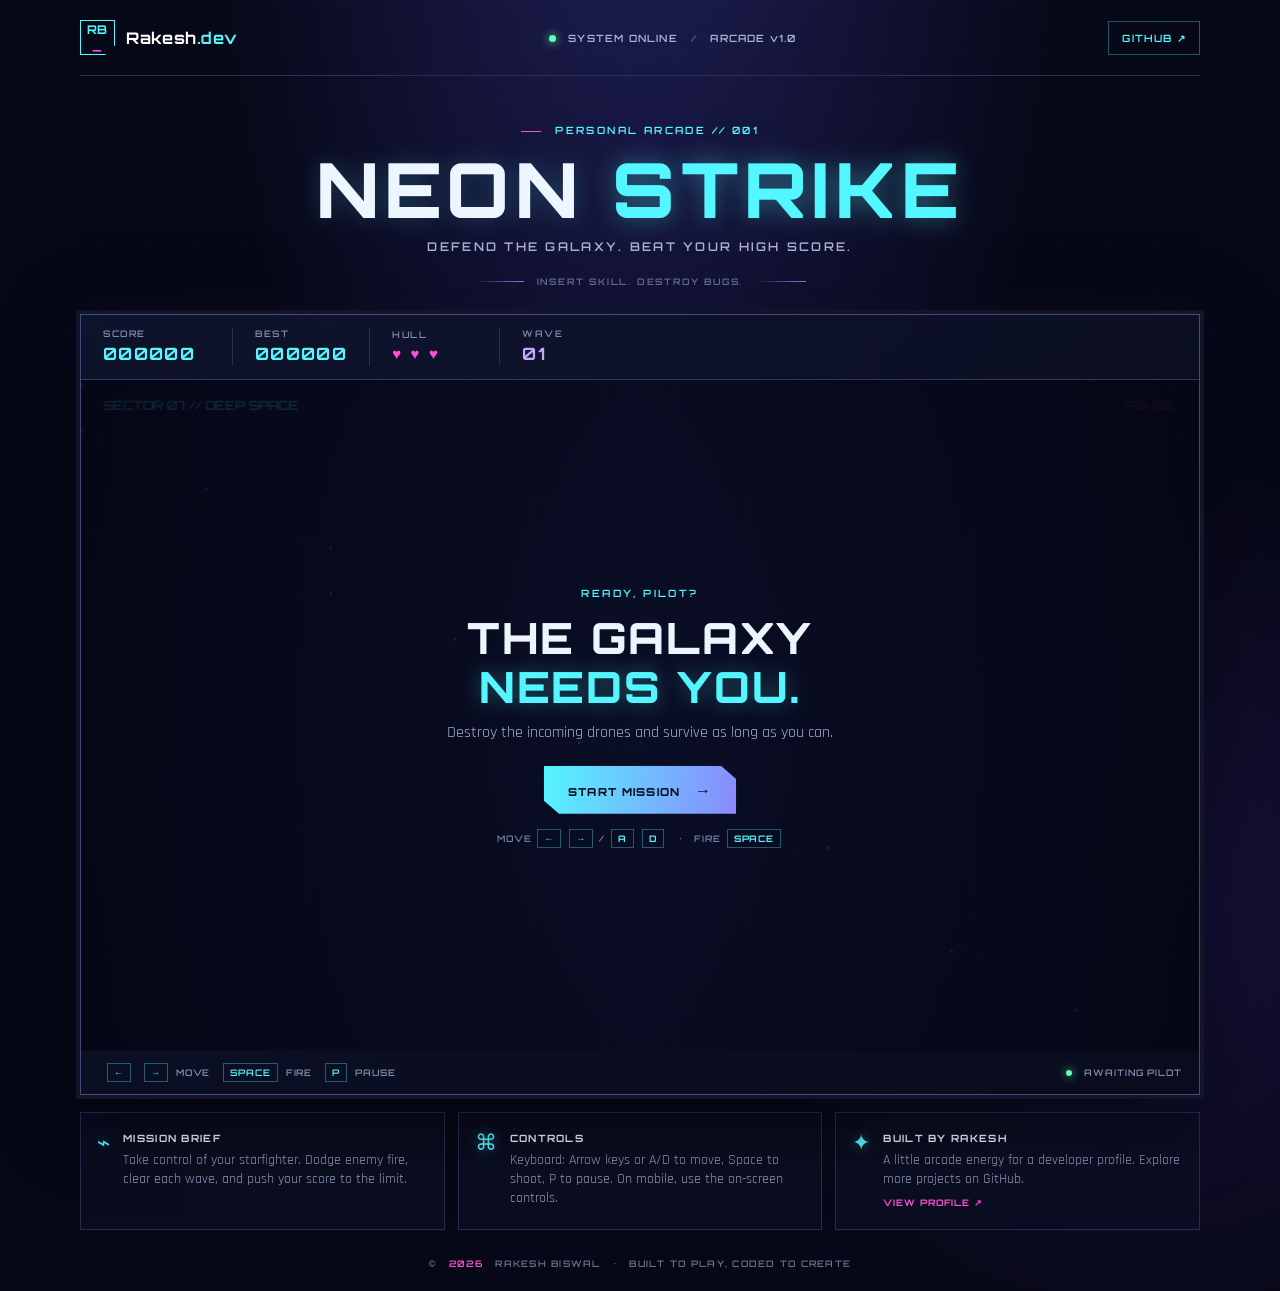
==== index.html @ 061f9ca9 "feat: initial release of NEON STRIKE space shooter" ====
<!DOCTYPE html>
<html lang="en">
<head>
  <meta charset="UTF-8">
  <meta name="viewport" content="width=device-width, initial-scale=1.0">
  <meta name="theme-color" content="#070817">
  <meta name="description" content="A neon space shooter mini-game by Rakesh Biswal.">
  <title>NEON STRIKE // Rakesh Biswal</title>
  <link rel="preconnect" href="https://fonts.googleapis.com">
  <link rel="preconnect" href="https://fonts.gstatic.com" crossorigin>
  <link href="https://fonts.googleapis.com/css2?family=Orbitron:wght@500;600;700;800&family=Rajdhani:wght@400;500;600;700&display=swap" rel="stylesheet">
  <link rel="stylesheet" href="styles.css">
</head>
<body>
  <main class="shell">
    <header class="topbar">
      <a class="brand" href="https://github.com/RakeshBiswal-6" target="_blank" rel="noreferrer">
        <span class="brand-mark">RB<span>_</span></span>
        <span>Rakesh<span class="muted">.dev</span></span>
      </a>
      <div class="top-status"><span class="status-dot"></span> SYSTEM ONLINE <span class="status-divider">/</span> ARCADE v1.0</div>
      <a class="github-link" href="https://github.com/RakeshBiswal-6" target="_blank" rel="noreferrer">GITHUB ↗</a>
    </header>

    <section class="hero">
      <div class="eyebrow"><span></span> PERSONAL ARCADE // 001</div>
      <h1>NEON <span>STRIKE</span></h1>
      <p class="subtitle">DEFEND THE GALAXY. BEAT YOUR HIGH SCORE.</p>
      <div class="rule"><i></i><span>INSERT SKILL. DESTROY BUGS.</span><i></i></div>
    </section>

    <section class="game-panel" aria-label="Space shooter game">
      <div class="hud">
        <div class="hud-item"><span class="hud-label">SCORE</span><strong id="score">000000</strong></div>
        <div class="hud-item"><span class="hud-label">BEST</span><strong id="best">000000</strong></div>
        <div class="hud-item lives-box"><span class="hud-label">HULL</span><strong id="lives">♥ ♥ ♥</strong></div>
        <div class="hud-item level-box"><span class="hud-label">WAVE</span><strong id="wave">01</strong></div>
      </div>

      <div class="canvas-wrap">
        <canvas id="game" width="900" height="540" aria-label="Space shooter playfield"></canvas>
        <div class="overlay" id="overlay">
          <div class="overlay-card">
            <div class="mini-label" id="overlay-kicker">READY, PILOT?</div>
            <h2 id="overlay-title">THE GALAXY<br><span>NEEDS YOU.</span></h2>
            <p id="overlay-copy">Destroy the incoming drones and survive as long as you can.</p>
            <button id="start-btn" class="primary-btn">START MISSION <span>→</span></button>
            <div class="keys-hint">MOVE <b>←</b> <b>→</b> / <b>A</b> <b>D</b> <i>•</i> FIRE <b>SPACE</b></div>
          </div>
        </div>
        <div class="pause-indicator hidden" id="pause-indicator">MISSION PAUSED</div>
        <div class="scanlines"></div>
      </div>

      <div class="game-footer">
        <div class="control-note"><span class="keycap">←</span><span class="keycap">→</span> MOVE <span class="keycap">SPACE</span> FIRE <span class="keycap">P</span> PAUSE</div>
        <div class="sound-note"><span class="live-dot"></span> <span id="status-text">AWAITING PILOT</span></div>
      </div>
    </section>

    <section class="bottom-grid">
      <article class="info-card">
        <div class="card-icon">⌁</div>
        <div><h3>MISSION BRIEF</h3><p>Take control of your starfighter. Dodge enemy fire, clear each wave, and push your score to the limit.</p></div>
      </article>
      <article class="info-card">
        <div class="card-icon">⌘</div>
        <div><h3>CONTROLS</h3><p>Keyboard: Arrow keys or A/D to move, Space to shoot, P to pause. On mobile, use the on-screen controls.</p></div>
      </article>
      <article class="info-card signature">
        <div class="card-icon">✦</div>
        <div><h3>BUILT BY RAKESH</h3><p>A little arcade energy for a developer profile. Explore more projects on GitHub.</p><a href="https://github.com/RakeshBiswal-6" target="_blank" rel="noreferrer">VIEW PROFILE ↗</a></div>
      </article>
    </section>

    <div class="mobile-controls" aria-label="Touch controls">
      <button id="left-btn" aria-label="Move left">←</button>
      <button id="fire-btn" class="fire-control" aria-label="Fire">FIRE</button>
      <button id="right-btn" aria-label="Move right">→</button>
    </div>
    <footer>© <span id="year"></span> RAKESH BISWAL <span>•</span> BUILT TO PLAY, CODED TO CREATE</footer>
  </main>
  <script src="game.js"></script>
</body>
</html>
---- styles.css ----
*{box-sizing:border-box}
:root{--bg:#070817;--panel:#0c1025;--cyan:#54f6ff;--pink:#ff4fd8;--violet:#9b72ff;--text:#edf5ff;--muted:#8994b8}
html{min-height:100%;background:var(--bg)}
body{margin:0;color:var(--text);font-family:"Rajdhani",sans-serif;background:radial-gradient(ellipse at 50% -20%,#20205a 0,transparent 48%),radial-gradient(circle at 90% 70%,#17113a 0,transparent 30%),var(--bg);min-height:100vh}
body:before{content:"";position:fixed;inset:0;pointer-events:none;opacity:.15;background-image:linear-gradient(rgba(84,246,255,.12) 1px,transparent 1px),linear-gradient(90deg,rgba(84,246,255,.12) 1px,transparent 1px);background-size:48px 48px;mask-image:linear-gradient(to bottom,black,transparent 80%)}
.shell{width:min(1120px,calc(100% - 36px));margin:auto;position:relative}
.topbar{height:76px;display:flex;align-items:center;justify-content:space-between;border-bottom:1px solid #293052}
.brand{display:flex;align-items:center;gap:11px;text-decoration:none;color:#fff;font:700 16px Orbitron,sans-serif;letter-spacing:.04em}
.brand-mark{display:grid;place-items:center;width:35px;height:35px;border:1px solid var(--cyan);color:var(--cyan);font-size:12px;box-shadow:0 0 16px #54f6ff33;clip-path:polygon(0 0,100% 0,100% 72%,72% 100%,0 100%)}
.brand-mark span{color:var(--pink)}.muted{color:var(--cyan)}
.top-status,.github-link{font:600 10px Orbitron,sans-serif;letter-spacing:.12em;color:#aab4d4}.status-dot,.live-dot{display:inline-block;width:7px;height:7px;border-radius:50%;background:#63ffb0;box-shadow:0 0 10px #63ffb0;margin-right:8px}.status-divider{color:#526080;margin:0 9px}.github-link{color:var(--cyan);text-decoration:none;border:1px solid #54f6ff55;padding:10px 13px;transition:.2s}.github-link:hover{background:#54f6ff18;box-shadow:0 0 18px #54f6ff22}
.hero{text-align:center;padding:48px 0 27px}.eyebrow,.mini-label{font:600 10px Orbitron,sans-serif;letter-spacing:.24em;color:var(--cyan)}.eyebrow span{display:inline-block;width:20px;height:1px;background:var(--pink);vertical-align:middle;margin-right:9px}
h1{font:800 clamp(40px,8vw,76px)/1 Orbitron,sans-serif;letter-spacing:.07em;margin:15px 0 10px;text-shadow:0 0 24px #54f6ff35}h1 span{color:var(--cyan);text-shadow:0 0 25px #54f6ff66}.subtitle{font:600 12px Orbitron,sans-serif;letter-spacing:.19em;color:#a7b1d1}.rule{display:flex;align-items:center;justify-content:center;gap:13px;margin:22px auto 0;color:#667293;font:600 9px Orbitron,sans-serif;letter-spacing:.2em}.rule i{width:50px;height:1px;background:linear-gradient(90deg,transparent,var(--violet))}
.game-panel{border:1px solid #414b78;background:linear-gradient(145deg,#10152fdd,#090c1c);box-shadow:0 0 0 4px #10152a,0 20px 70px #0009,0 0 38px #6d5cff12;position:relative}
.hud{height:65px;display:flex;align-items:center;gap:0;border-bottom:1px solid #30395d;padding:0 22px}.hud-item{min-width:130px;border-right:1px solid #283151;padding:0 22px}.hud-item:first-child{padding-left:0}.hud-item:last-child{border:0}.hud-label{display:block;color:#7e8bad;font:600 9px Orbitron,sans-serif;letter-spacing:.18em;margin-bottom:4px}.hud strong{font:700 17px Orbitron,sans-serif;letter-spacing:.08em;color:var(--cyan)}.lives-box strong{color:var(--pink);font-size:15px;letter-spacing:.15em}.level-box strong{color:#c2a7ff}
.canvas-wrap{position:relative;overflow:hidden;background:#050716;line-height:0}canvas{display:block;width:100%;height:auto;aspect-ratio:5/3}
.scanlines{position:absolute;inset:0;pointer-events:none;background:repeating-linear-gradient(0deg,transparent 0 3px,#00000012 4px);opacity:.4}
.overlay{position:absolute;inset:0;display:grid;place-items:center;background:linear-gradient(90deg,#050716d9,#080b20b8,#050716d9);text-align:center;line-height:normal;transition:opacity .25s}.overlay.hidden{opacity:0;pointer-events:none}.overlay-card{padding:20px}.overlay h2{font:800 clamp(25px,5vw,43px)/1.15 Orbitron,sans-serif;letter-spacing:.04em;margin:14px 0 10px}.overlay h2 span{color:var(--cyan);text-shadow:0 0 20px #54f6ff55}.overlay p{color:#a6b0d0;font-size:16px;margin:0 auto 23px;max-width:400px}.primary-btn{border:0;background:linear-gradient(100deg,var(--cyan),#8b8aff);color:#07101c;padding:14px 24px;font:800 11px Orbitron,sans-serif;letter-spacing:.12em;cursor:pointer;clip-path:polygon(0 0,92% 0,100% 28%,100% 100%,8% 100%,0 72%);box-shadow:0 0 24px #54f6ff35;transition:transform .2s,filter .2s}.primary-btn:hover{transform:translateY(-2px);filter:brightness(1.15)}.primary-btn span{font-size:16px;margin-left:10px}.keys-hint{margin-top:19px;color:#7180a7;font:600 9px Orbitron,sans-serif;letter-spacing:.1em}.keys-hint b,.keycap{color:var(--cyan);border:1px solid #54f6ff55;padding:3px 6px;margin:0 2px}.keys-hint i{color:var(--pink);padding:0 8px}.pause-indicator{position:absolute;top:14px;right:16px;color:var(--pink);font:700 10px Orbitron,sans-serif;letter-spacing:.15em;background:#100d25dd;padding:9px 12px;border:1px solid #ff4fd866;line-height:normal}.hidden{display:none!important}
.game-footer{height:43px;display:flex;align-items:center;justify-content:space-between;padding:0 17px;color:#7e8bad;font:600 9px Orbitron,sans-serif;letter-spacing:.1em}.keycap{font-size:9px;margin:0 4px 0 9px}.live-dot{width:6px;height:6px}
.bottom-grid{display:grid;grid-template-columns:repeat(3,1fr);gap:13px;margin-top:17px}.info-card{display:flex;gap:13px;padding:17px 16px;background:#0b1023bb;border:1px solid #252e50;min-height:115px}.card-icon{font-size:22px;color:var(--cyan);text-shadow:0 0 12px #54f6ff66}.info-card h3{font:700 10px Orbitron,sans-serif;letter-spacing:.13em;margin:2px 0 7px}.info-card p{color:#909bbc;font-size:14px;line-height:1.35;margin:0}.info-card a{display:inline-block;color:var(--pink);font:700 9px Orbitron,sans-serif;letter-spacing:.1em;margin-top:8px;text-decoration:none}.mobile-controls{display:none;justify-content:center;gap:16px;margin:18px auto 0}.mobile-controls button{width:68px;height:48px;border:1px solid #54f6ff88;background:#101a32;color:var(--cyan);font:700 17px Orbitron,sans-serif;touch-action:none}.mobile-controls .fire-control{width:100px;color:var(--pink);border-color:#ff4fd888;font-size:12px}
footer{text-align:center;padding:28px 0 22px;color:#65708f;font:600 9px Orbitron,sans-serif;letter-spacing:.14em}footer span{color:var(--pink);padding:0 8px}
@media(max-width:700px){.shell{width:min(100% - 22px,1120px)}.topbar{height:62px}.top-status{display:none}.hero{padding:37px 0 22px}.hud{height:58px;padding:0 10px;justify-content:space-between}.hud-item{min-width:0;padding:0 10px}.hud-item:first-child{padding-left:0}.hud strong{font-size:13px}.hud-label{font-size:8px}.game-footer{padding:0 9px;font-size:8px}.control-note{letter-spacing:0}.keycap{margin-left:3px;padding:2px 4px}.bottom-grid{grid-template-columns:1fr}.info-card{min-height:0;padding:13px}.mobile-controls{display:flex}.github-link{font-size:9px;padding:8px}.brand{font-size:13px}}
@media(min-width:701px) and (pointer:coarse){.mobile-controls{display:flex}}
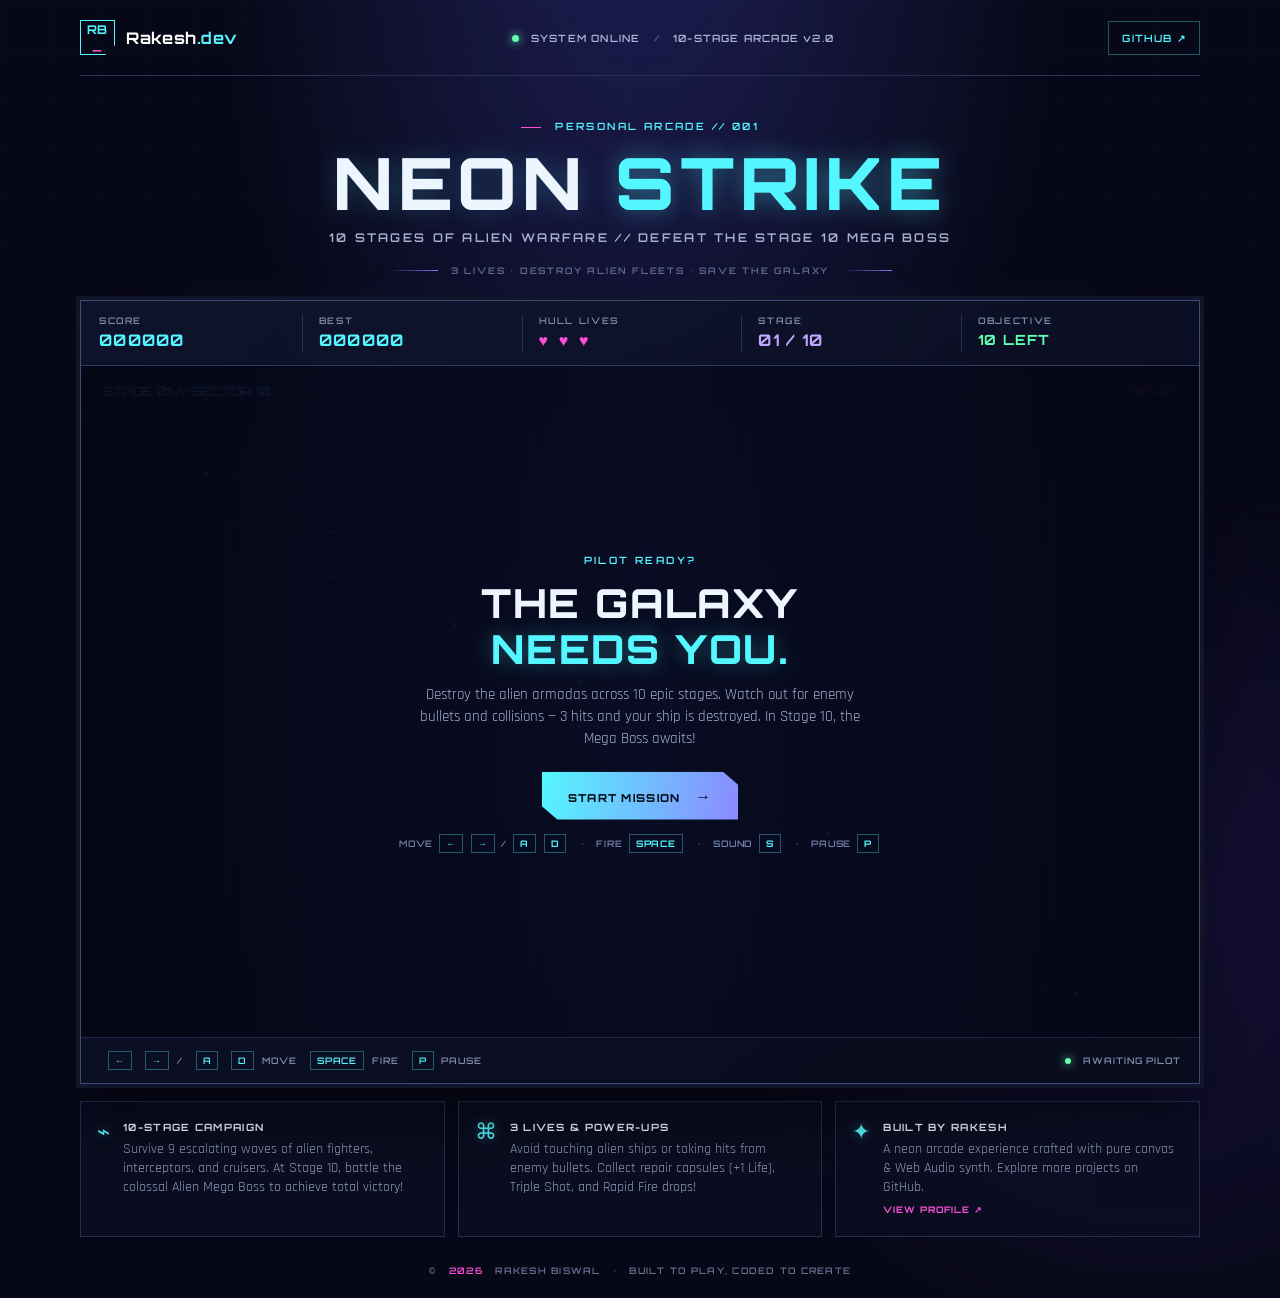
==== commit 2678f7f0: "feat: upgrade to 10 stages, 3-life system, Stage 10 Mega Boss, powerups, sound synth, and add snake " ====
--- a/index.html
+++ b/index.html
@@ -4,7 +4,7 @@
   <meta charset="UTF-8">
   <meta name="viewport" content="width=device-width, initial-scale=1.0">
   <meta name="theme-color" content="#070817">
-  <meta name="description" content="A neon space shooter mini-game by Rakesh Biswal.">
+  <meta name="description" content="NEON STRIKE - 10-Stage Space Shooter Game by Rakesh Biswal. Defend the galaxy, defeat alien armadas, and destroy the Stage 10 Mega Boss!">
   <title>NEON STRIKE // Rakesh Biswal</title>
   <link rel="preconnect" href="https://fonts.googleapis.com">
   <link rel="preconnect" href="https://fonts.gstatic.com" crossorigin>
@@ -18,34 +18,35 @@
         <span class="brand-mark">RB<span>_</span></span>
         <span>Rakesh<span class="muted">.dev</span></span>
       </a>
-      <div class="top-status"><span class="status-dot"></span> SYSTEM ONLINE <span class="status-divider">/</span> ARCADE v1.0</div>
+      <div class="top-status"><span class="status-dot"></span> SYSTEM ONLINE <span class="status-divider">/</span> 10-STAGE ARCADE v2.0</div>
       <a class="github-link" href="https://github.com/RakeshBiswal-6" target="_blank" rel="noreferrer">GITHUB ↗</a>
     </header>
 
     <section class="hero">
       <div class="eyebrow"><span></span> PERSONAL ARCADE // 001</div>
       <h1>NEON <span>STRIKE</span></h1>
-      <p class="subtitle">DEFEND THE GALAXY. BEAT YOUR HIGH SCORE.</p>
-      <div class="rule"><i></i><span>INSERT SKILL. DESTROY BUGS.</span><i></i></div>
+      <p class="subtitle">10 STAGES OF ALIEN WARFARE // DEFEAT THE STAGE 10 MEGA BOSS</p>
+      <div class="rule"><i></i><span>3 LIVES • DESTROY ALIEN FLEETS • SAVE THE GALAXY</span><i></i></div>
     </section>
 
     <section class="game-panel" aria-label="Space shooter game">
       <div class="hud">
         <div class="hud-item"><span class="hud-label">SCORE</span><strong id="score">000000</strong></div>
         <div class="hud-item"><span class="hud-label">BEST</span><strong id="best">000000</strong></div>
-        <div class="hud-item lives-box"><span class="hud-label">HULL</span><strong id="lives">♥ ♥ ♥</strong></div>
-        <div class="hud-item level-box"><span class="hud-label">WAVE</span><strong id="wave">01</strong></div>
+        <div class="hud-item lives-box"><span class="hud-label">HULL LIVES</span><strong id="lives">♥ ♥ ♥</strong></div>
+        <div class="hud-item level-box"><span class="hud-label">STAGE</span><strong id="wave">01 / 10</strong></div>
+        <div class="hud-item stage-target-box"><span class="hud-label">OBJECTIVE</span><strong id="stage-target">10 REMAINING</strong></div>
       </div>
 
       <div class="canvas-wrap">
         <canvas id="game" width="900" height="540" aria-label="Space shooter playfield"></canvas>
         <div class="overlay" id="overlay">
           <div class="overlay-card">
-            <div class="mini-label" id="overlay-kicker">READY, PILOT?</div>
+            <div class="mini-label" id="overlay-kicker">PILOT READY?</div>
             <h2 id="overlay-title">THE GALAXY<br><span>NEEDS YOU.</span></h2>
-            <p id="overlay-copy">Destroy the incoming drones and survive as long as you can.</p>
+            <p id="overlay-copy">Destroy the alien armadas across 10 epic stages. Watch out for enemy bullets and collisions — 3 hits and your ship is destroyed. In Stage 10, the Mega Boss awaits!</p>
             <button id="start-btn" class="primary-btn">START MISSION <span>→</span></button>
-            <div class="keys-hint">MOVE <b>←</b> <b>→</b> / <b>A</b> <b>D</b> <i>•</i> FIRE <b>SPACE</b></div>
+            <div class="keys-hint">MOVE <b>←</b> <b>→</b> / <b>A</b> <b>D</b> <i>•</i> FIRE <b>SPACE</b> <i>•</i> SOUND <b>S</b> <i>•</i> PAUSE <b>P</b></div>
           </div>
         </div>
         <div class="pause-indicator hidden" id="pause-indicator">MISSION PAUSED</div>
@@ -53,7 +54,10 @@
       </div>
 
       <div class="game-footer">
-        <div class="control-note"><span class="keycap">←</span><span class="keycap">→</span> MOVE <span class="keycap">SPACE</span> FIRE <span class="keycap">P</span> PAUSE</div>
+        <div class="control-note"><span class="keycap">←</span><span class="keycap">→</span> / <span class="keycap">A</span><span class="keycap">D</span> MOVE <span class="keycap">SPACE</span> FIRE <span class="keycap">P</span> PAUSE</div>
+        <div class="sound-controls">
+          <button id="sound-btn" class="sound-toggle-btn" title="Toggle Sound (Press S)">🔊 SOUND: ON</button>
+        </div>
         <div class="sound-note"><span class="live-dot"></span> <span id="status-text">AWAITING PILOT</span></div>
       </div>
     </section>
@@ -61,15 +65,15 @@
     <section class="bottom-grid">
       <article class="info-card">
         <div class="card-icon">⌁</div>
-        <div><h3>MISSION BRIEF</h3><p>Take control of your starfighter. Dodge enemy fire, clear each wave, and push your score to the limit.</p></div>
+        <div><h3>10-STAGE CAMPAIGN</h3><p>Survive 9 escalating waves of alien fighters, interceptors, and cruisers. At Stage 10, battle the colossal Alien Mega Boss to achieve total victory!</p></div>
       </article>
       <article class="info-card">
         <div class="card-icon">⌘</div>
-        <div><h3>CONTROLS</h3><p>Keyboard: Arrow keys or A/D to move, Space to shoot, P to pause. On mobile, use the on-screen controls.</p></div>
+        <div><h3>3 LIVES & POWER-UPS</h3><p>Avoid touching alien ships or taking hits from enemy bullets. Collect repair capsules (+1 Life), Triple Shot, and Rapid Fire drops!</p></div>
       </article>
       <article class="info-card signature">
         <div class="card-icon">✦</div>
-        <div><h3>BUILT BY RAKESH</h3><p>A little arcade energy for a developer profile. Explore more projects on GitHub.</p><a href="https://github.com/RakeshBiswal-6" target="_blank" rel="noreferrer">VIEW PROFILE ↗</a></div>
+        <div><h3>BUILT BY RAKESH</h3><p>A neon arcade experience crafted with pure canvas & Web Audio synth. Explore more projects on GitHub.</p><a href="https://github.com/RakeshBiswal-6" target="_blank" rel="noreferrer">VIEW PROFILE ↗</a></div>
       </article>
     </section>
 
--- a/styles.css
+++ b/styles.css
@@ -1,5 +1,5 @@
 *{box-sizing:border-box}
-:root{--bg:#070817;--panel:#0c1025;--cyan:#54f6ff;--pink:#ff4fd8;--violet:#9b72ff;--text:#edf5ff;--muted:#8994b8}
+:root{--bg:#070817;--panel:#0c1025;--cyan:#54f6ff;--pink:#ff4fd8;--violet:#9b72ff;--gold:#ffd700;--green:#63ffb0;--text:#edf5ff;--muted:#8994b8}
 html{min-height:100%;background:var(--bg)}
 body{margin:0;color:var(--text);font-family:"Rajdhani",sans-serif;background:radial-gradient(ellipse at 50% -20%,#20205a 0,transparent 48%),radial-gradient(circle at 90% 70%,#17113a 0,transparent 30%),var(--bg);min-height:100vh}
 body:before{content:"";position:fixed;inset:0;pointer-events:none;opacity:.15;background-image:linear-gradient(rgba(84,246,255,.12) 1px,transparent 1px),linear-gradient(90deg,rgba(84,246,255,.12) 1px,transparent 1px);background-size:48px 48px;mask-image:linear-gradient(to bottom,black,transparent 80%)}
@@ -8,16 +8,81 @@
 .brand{display:flex;align-items:center;gap:11px;text-decoration:none;color:#fff;font:700 16px Orbitron,sans-serif;letter-spacing:.04em}
 .brand-mark{display:grid;place-items:center;width:35px;height:35px;border:1px solid var(--cyan);color:var(--cyan);font-size:12px;box-shadow:0 0 16px #54f6ff33;clip-path:polygon(0 0,100% 0,100% 72%,72% 100%,0 100%)}
 .brand-mark span{color:var(--pink)}.muted{color:var(--cyan)}
-.top-status,.github-link{font:600 10px Orbitron,sans-serif;letter-spacing:.12em;color:#aab4d4}.status-dot,.live-dot{display:inline-block;width:7px;height:7px;border-radius:50%;background:#63ffb0;box-shadow:0 0 10px #63ffb0;margin-right:8px}.status-divider{color:#526080;margin:0 9px}.github-link{color:var(--cyan);text-decoration:none;border:1px solid #54f6ff55;padding:10px 13px;transition:.2s}.github-link:hover{background:#54f6ff18;box-shadow:0 0 18px #54f6ff22}
-.hero{text-align:center;padding:48px 0 27px}.eyebrow,.mini-label{font:600 10px Orbitron,sans-serif;letter-spacing:.24em;color:var(--cyan)}.eyebrow span{display:inline-block;width:20px;height:1px;background:var(--pink);vertical-align:middle;margin-right:9px}
-h1{font:800 clamp(40px,8vw,76px)/1 Orbitron,sans-serif;letter-spacing:.07em;margin:15px 0 10px;text-shadow:0 0 24px #54f6ff35}h1 span{color:var(--cyan);text-shadow:0 0 25px #54f6ff66}.subtitle{font:600 12px Orbitron,sans-serif;letter-spacing:.19em;color:#a7b1d1}.rule{display:flex;align-items:center;justify-content:center;gap:13px;margin:22px auto 0;color:#667293;font:600 9px Orbitron,sans-serif;letter-spacing:.2em}.rule i{width:50px;height:1px;background:linear-gradient(90deg,transparent,var(--violet))}
+.top-status,.github-link{font:600 10px Orbitron,sans-serif;letter-spacing:.12em;color:#aab4d4}
+.status-dot,.live-dot{display:inline-block;width:7px;height:7px;border-radius:50%;background:#63ffb0;box-shadow:0 0 10px #63ffb0;margin-right:8px}
+.status-divider{color:#526080;margin:0 9px}
+.github-link{color:var(--cyan);text-decoration:none;border:1px solid #54f6ff55;padding:10px 13px;transition:.2s}
+.github-link:hover{background:#54f6ff18;box-shadow:0 0 18px #54f6ff22}
+.hero{text-align:center;padding:44px 0 24px}
+.eyebrow,.mini-label{font:600 10px Orbitron,sans-serif;letter-spacing:.24em;color:var(--cyan)}
+.eyebrow span{display:inline-block;width:20px;height:1px;background:var(--pink);vertical-align:middle;margin-right:9px}
+h1{font:800 clamp(38px,7.5vw,72px)/1 Orbitron,sans-serif;letter-spacing:.07em;margin:14px 0 10px;text-shadow:0 0 24px #54f6ff35}
+h1 span{color:var(--cyan);text-shadow:0 0 25px #54f6ff66}
+.subtitle{font:600 12px Orbitron,sans-serif;letter-spacing:.19em;color:#a7b1d1}
+.rule{display:flex;align-items:center;justify-content:center;gap:13px;margin:20px auto 0;color:#667293;font:600 9px Orbitron,sans-serif;letter-spacing:.2em}
+.rule i{width:50px;height:1px;background:linear-gradient(90deg,transparent,var(--violet))}
 .game-panel{border:1px solid #414b78;background:linear-gradient(145deg,#10152fdd,#090c1c);box-shadow:0 0 0 4px #10152a,0 20px 70px #0009,0 0 38px #6d5cff12;position:relative}
-.hud{height:65px;display:flex;align-items:center;gap:0;border-bottom:1px solid #30395d;padding:0 22px}.hud-item{min-width:130px;border-right:1px solid #283151;padding:0 22px}.hud-item:first-child{padding-left:0}.hud-item:last-child{border:0}.hud-label{display:block;color:#7e8bad;font:600 9px Orbitron,sans-serif;letter-spacing:.18em;margin-bottom:4px}.hud strong{font:700 17px Orbitron,sans-serif;letter-spacing:.08em;color:var(--cyan)}.lives-box strong{color:var(--pink);font-size:15px;letter-spacing:.15em}.level-box strong{color:#c2a7ff}
-.canvas-wrap{position:relative;overflow:hidden;background:#050716;line-height:0}canvas{display:block;width:100%;height:auto;aspect-ratio:5/3}
+.hud{height:65px;display:flex;align-items:center;gap:0;border-bottom:1px solid #30395d;padding:0 18px;overflow-x:auto}
+.hud-item{min-width:115px;flex:1;border-right:1px solid #283151;padding:0 16px}
+.hud-item:first-child{padding-left:0}
+.hud-item:last-child{border:0}
+.hud-label{display:block;color:#7e8bad;font:600 9px Orbitron,sans-serif;letter-spacing:.18em;margin-bottom:4px;white-space:nowrap}
+.hud strong{font:700 16px Orbitron,sans-serif;letter-spacing:.08em;color:var(--cyan);white-space:nowrap}
+.lives-box strong{color:var(--pink);font-size:16px;letter-spacing:.18em}
+.level-box strong{color:#c2a7ff}
+.stage-target-box strong{color:var(--green);font-size:14px}
+.canvas-wrap{position:relative;overflow:hidden;background:#050716;line-height:0}
+canvas{display:block;width:100%;height:auto;aspect-ratio:5/3}
 .scanlines{position:absolute;inset:0;pointer-events:none;background:repeating-linear-gradient(0deg,transparent 0 3px,#00000012 4px);opacity:.4}
-.overlay{position:absolute;inset:0;display:grid;place-items:center;background:linear-gradient(90deg,#050716d9,#080b20b8,#050716d9);text-align:center;line-height:normal;transition:opacity .25s}.overlay.hidden{opacity:0;pointer-events:none}.overlay-card{padding:20px}.overlay h2{font:800 clamp(25px,5vw,43px)/1.15 Orbitron,sans-serif;letter-spacing:.04em;margin:14px 0 10px}.overlay h2 span{color:var(--cyan);text-shadow:0 0 20px #54f6ff55}.overlay p{color:#a6b0d0;font-size:16px;margin:0 auto 23px;max-width:400px}.primary-btn{border:0;background:linear-gradient(100deg,var(--cyan),#8b8aff);color:#07101c;padding:14px 24px;font:800 11px Orbitron,sans-serif;letter-spacing:.12em;cursor:pointer;clip-path:polygon(0 0,92% 0,100% 28%,100% 100%,8% 100%,0 72%);box-shadow:0 0 24px #54f6ff35;transition:transform .2s,filter .2s}.primary-btn:hover{transform:translateY(-2px);filter:brightness(1.15)}.primary-btn span{font-size:16px;margin-left:10px}.keys-hint{margin-top:19px;color:#7180a7;font:600 9px Orbitron,sans-serif;letter-spacing:.1em}.keys-hint b,.keycap{color:var(--cyan);border:1px solid #54f6ff55;padding:3px 6px;margin:0 2px}.keys-hint i{color:var(--pink);padding:0 8px}.pause-indicator{position:absolute;top:14px;right:16px;color:var(--pink);font:700 10px Orbitron,sans-serif;letter-spacing:.15em;background:#100d25dd;padding:9px 12px;border:1px solid #ff4fd866;line-height:normal}.hidden{display:none!important}
-.game-footer{height:43px;display:flex;align-items:center;justify-content:space-between;padding:0 17px;color:#7e8bad;font:600 9px Orbitron,sans-serif;letter-spacing:.1em}.keycap{font-size:9px;margin:0 4px 0 9px}.live-dot{width:6px;height:6px}
-.bottom-grid{display:grid;grid-template-columns:repeat(3,1fr);gap:13px;margin-top:17px}.info-card{display:flex;gap:13px;padding:17px 16px;background:#0b1023bb;border:1px solid #252e50;min-height:115px}.card-icon{font-size:22px;color:var(--cyan);text-shadow:0 0 12px #54f6ff66}.info-card h3{font:700 10px Orbitron,sans-serif;letter-spacing:.13em;margin:2px 0 7px}.info-card p{color:#909bbc;font-size:14px;line-height:1.35;margin:0}.info-card a{display:inline-block;color:var(--pink);font:700 9px Orbitron,sans-serif;letter-spacing:.1em;margin-top:8px;text-decoration:none}.mobile-controls{display:none;justify-content:center;gap:16px;margin:18px auto 0}.mobile-controls button{width:68px;height:48px;border:1px solid #54f6ff88;background:#101a32;color:var(--cyan);font:700 17px Orbitron,sans-serif;touch-action:none}.mobile-controls .fire-control{width:100px;color:var(--pink);border-color:#ff4fd888;font-size:12px}
-footer{text-align:center;padding:28px 0 22px;color:#65708f;font:600 9px Orbitron,sans-serif;letter-spacing:.14em}footer span{color:var(--pink);padding:0 8px}
-@media(max-width:700px){.shell{width:min(100% - 22px,1120px)}.topbar{height:62px}.top-status{display:none}.hero{padding:37px 0 22px}.hud{height:58px;padding:0 10px;justify-content:space-between}.hud-item{min-width:0;padding:0 10px}.hud-item:first-child{padding-left:0}.hud strong{font-size:13px}.hud-label{font-size:8px}.game-footer{padding:0 9px;font-size:8px}.control-note{letter-spacing:0}.keycap{margin-left:3px;padding:2px 4px}.bottom-grid{grid-template-columns:1fr}.info-card{min-height:0;padding:13px}.mobile-controls{display:flex}.github-link{font-size:9px;padding:8px}.brand{font-size:13px}}
+.overlay{position:absolute;inset:0;display:grid;place-items:center;background:linear-gradient(90deg,#050716ea,#080b20e0,#050716ea);text-align:center;line-height:normal;transition:opacity .25s;z-index:10}
+.overlay.hidden{opacity:0;pointer-events:none}
+.overlay-card{padding:24px;max-width:540px}
+.overlay h2{font:800 clamp(24px,4.5vw,40px)/1.15 Orbitron,sans-serif;letter-spacing:.04em;margin:14px 0 12px}
+.overlay h2 span{color:var(--cyan);text-shadow:0 0 20px #54f6ff55}
+.overlay h2.victory-title span{color:var(--gold);text-shadow:0 0 24px #ffd700aa}
+.overlay h2.gameover-title span{color:var(--pink);text-shadow:0 0 24px #ff4fd8aa}
+.overlay p{color:#a6b0d0;font-size:15px;line-height:1.45;margin:0 auto 22px;max-width:440px}
+.primary-btn{border:0;background:linear-gradient(100deg,var(--cyan),#8b8aff);color:#07101c;padding:14px 26px;font:800 11px Orbitron,sans-serif;letter-spacing:.12em;cursor:pointer;clip-path:polygon(0 0,92% 0,100% 28%,100% 100%,8% 100%,0 72%);box-shadow:0 0 24px #54f6ff35;transition:transform .2s,filter .2s}
+.primary-btn:hover{transform:translateY(-2px);filter:brightness(1.15)}
+.primary-btn span{font-size:16px;margin-left:10px}
+.keys-hint{margin-top:18px;color:#7180a7;font:600 9px Orbitron,sans-serif;letter-spacing:.1em}
+.keys-hint b,.keycap{color:var(--cyan);border:1px solid #54f6ff55;padding:3px 6px;margin:0 2px}
+.keys-hint i{color:var(--pink);padding:0 8px}
+.pause-indicator{position:absolute;top:14px;right:16px;color:var(--pink);font:700 10px Orbitron,sans-serif;letter-spacing:.15em;background:#100d25dd;padding:9px 12px;border:1px solid #ff4fd866;line-height:normal;z-index:9}
+.hidden{display:none!important}
+.game-footer{height:46px;display:flex;align-items:center;justify-content:space-between;padding:0 18px;color:#7e8bad;font:600 9px Orbitron,sans-serif;letter-spacing:.1em;border-top:1px solid #202640}
+.sound-toggle-btn{background:#0e132c;border:1px solid #54f6ff44;color:var(--cyan);font:700 9px Orbitron,sans-serif;letter-spacing:.08em;padding:5px 11px;cursor:pointer;transition:.18s;clip-path:polygon(0 0,90% 0,100% 30%,100% 100%,10% 100%,0 70%)}
+.sound-toggle-btn:hover{background:#162046;border-color:var(--cyan);box-shadow:0 0 10px #54f6ff33}
+.sound-toggle-btn.muted{color:#8892af;border-color:#434b6b}
+.keycap{font-size:9px;margin:0 4px 0 9px}
+.live-dot{width:6px;height:6px}
+.bottom-grid{display:grid;grid-template-columns:repeat(3,1fr);gap:13px;margin-top:17px}
+.info-card{display:flex;gap:13px;padding:17px 16px;background:#0b1023bb;border:1px solid #252e50;min-height:115px}
+.card-icon{font-size:22px;color:var(--cyan);text-shadow:0 0 12px #54f6ff66}
+.info-card h3{font:700 10px Orbitron,sans-serif;letter-spacing:.13em;margin:2px 0 7px}
+.info-card p{color:#909bbc;font-size:14px;line-height:1.35;margin:0}
+.info-card a{display:inline-block;color:var(--pink);font:700 9px Orbitron,sans-serif;letter-spacing:.1em;margin-top:8px;text-decoration:none}
+.mobile-controls{display:none;justify-content:center;gap:16px;margin:18px auto 0}
+.mobile-controls button{width:68px;height:48px;border:1px solid #54f6ff88;background:#101a32;color:var(--cyan);font:700 17px Orbitron,sans-serif;touch-action:none}
+.mobile-controls .fire-control{width:100px;color:var(--pink);border-color:#ff4fd888;font-size:12px}
+footer{text-align:center;padding:28px 0 22px;color:#65708f;font:600 9px Orbitron,sans-serif;letter-spacing:.14em}
+footer span{color:var(--pink);padding:0 8px}
+@media(max-width:768px){
+  .shell{width:min(100% - 20px,1120px)}
+  .topbar{height:62px}
+  .top-status{display:none}
+  .hero{padding:32px 0 18px}
+  .hud{height:auto;padding:8px 8px;flex-wrap:wrap;gap:8px 12px}
+  .hud-item{min-width:75px;padding:2px 8px;border-right:none}
+  .hud strong{font-size:13px}
+  .hud-label{font-size:8px}
+  .game-footer{padding:6px 9px;height:auto;flex-wrap:wrap;gap:6px}
+  .control-note{letter-spacing:0}
+  .keycap{margin-left:2px;padding:2px 4px}
+  .bottom-grid{grid-template-columns:1fr}
+  .info-card{min-height:0;padding:13px}
+  .mobile-controls{display:flex}
+  .github-link{font-size:9px;padding:8px}
+  .brand{font-size:13px}
+}
 @media(min-width:701px) and (pointer:coarse){.mobile-controls{display:flex}}
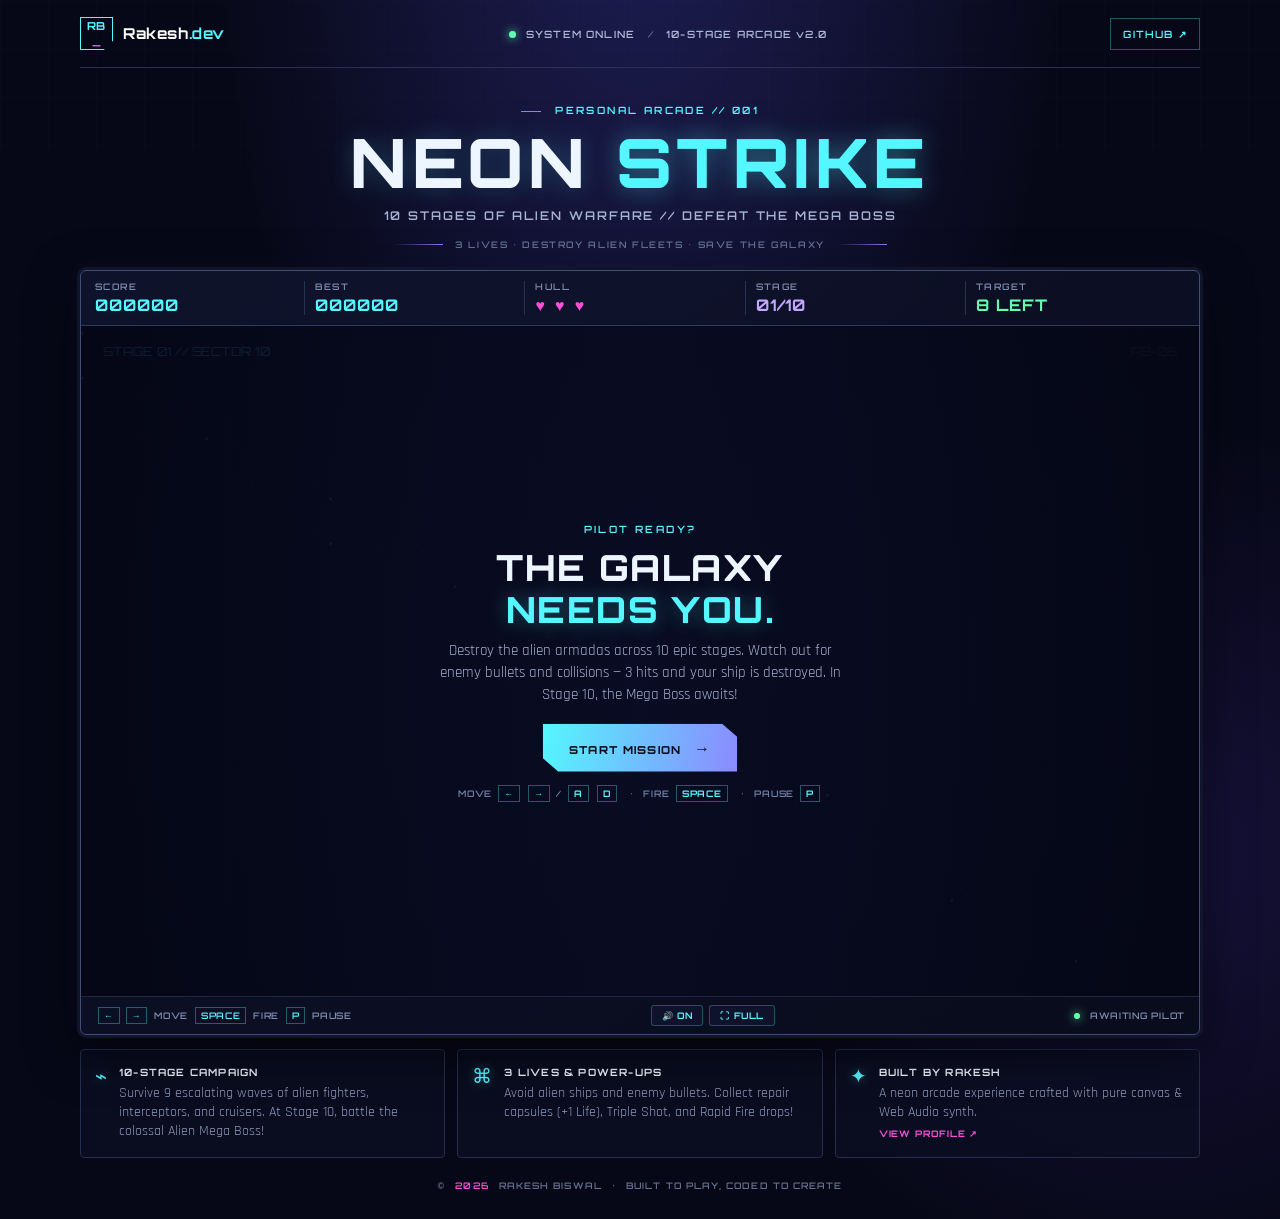
==== commit 34aba162: "feat: complete cross-device responsiveness, dynamic canvas scaling, fullscreen mode, and touch contr" ====
--- a/index.html
+++ b/index.html
@@ -2,8 +2,10 @@
 <html lang="en">
 <head>
   <meta charset="UTF-8">
-  <meta name="viewport" content="width=device-width, initial-scale=1.0">
+  <meta name="viewport" content="width=device-width, initial-scale=1.0, maximum-scale=1.0, user-scalable=no">
   <meta name="theme-color" content="#070817">
+  <meta name="apple-mobile-web-app-capable" content="yes">
+  <meta name="apple-mobile-web-app-status-bar-style" content="black-translucent">
   <meta name="description" content="NEON STRIKE - 10-Stage Space Shooter Game by Rakesh Biswal. Defend the galaxy, defeat alien armadas, and destroy the Stage 10 Mega Boss!">
   <title>NEON STRIKE // Rakesh Biswal</title>
   <link rel="preconnect" href="https://fonts.googleapis.com">
@@ -25,7 +27,7 @@
     <section class="hero">
       <div class="eyebrow"><span></span> PERSONAL ARCADE // 001</div>
       <h1>NEON <span>STRIKE</span></h1>
-      <p class="subtitle">10 STAGES OF ALIEN WARFARE // DEFEAT THE STAGE 10 MEGA BOSS</p>
+      <p class="subtitle">10 STAGES OF ALIEN WARFARE // DEFEAT THE MEGA BOSS</p>
       <div class="rule"><i></i><span>3 LIVES • DESTROY ALIEN FLEETS • SAVE THE GALAXY</span><i></i></div>
     </section>
 
@@ -33,20 +35,21 @@
       <div class="hud">
         <div class="hud-item"><span class="hud-label">SCORE</span><strong id="score">000000</strong></div>
         <div class="hud-item"><span class="hud-label">BEST</span><strong id="best">000000</strong></div>
-        <div class="hud-item lives-box"><span class="hud-label">HULL LIVES</span><strong id="lives">♥ ♥ ♥</strong></div>
+        <div class="hud-item lives-box"><span class="hud-label">HULL</span><strong id="lives">♥ ♥ ♥</strong></div>
         <div class="hud-item level-box"><span class="hud-label">STAGE</span><strong id="wave">01 / 10</strong></div>
-        <div class="hud-item stage-target-box"><span class="hud-label">OBJECTIVE</span><strong id="stage-target">10 REMAINING</strong></div>
+        <div class="hud-item stage-target-box"><span class="hud-label">TARGET</span><strong id="stage-target">8 LEFT</strong></div>
       </div>
 
       <div class="canvas-wrap">
-        <canvas id="game" width="900" height="540" aria-label="Space shooter playfield"></canvas>
+        <canvas id="game" aria-label="Space shooter playfield"></canvas>
         <div class="overlay" id="overlay">
           <div class="overlay-card">
             <div class="mini-label" id="overlay-kicker">PILOT READY?</div>
             <h2 id="overlay-title">THE GALAXY<br><span>NEEDS YOU.</span></h2>
             <p id="overlay-copy">Destroy the alien armadas across 10 epic stages. Watch out for enemy bullets and collisions — 3 hits and your ship is destroyed. In Stage 10, the Mega Boss awaits!</p>
             <button id="start-btn" class="primary-btn">START MISSION <span>→</span></button>
-            <div class="keys-hint">MOVE <b>←</b> <b>→</b> / <b>A</b> <b>D</b> <i>•</i> FIRE <b>SPACE</b> <i>•</i> SOUND <b>S</b> <i>•</i> PAUSE <b>P</b></div>
+            <div class="keys-hint desktop-only">MOVE <b>←</b> <b>→</b> / <b>A</b> <b>D</b> <i>•</i> FIRE <b>SPACE</b> <i>•</i> PAUSE <b>P</b></div>
+            <div class="keys-hint mobile-only">TAP THE BUTTONS BELOW TO PLAY</div>
           </div>
         </div>
         <div class="pause-indicator hidden" id="pause-indicator">MISSION PAUSED</div>
@@ -54,34 +57,36 @@
       </div>
 
       <div class="game-footer">
-        <div class="control-note"><span class="keycap">←</span><span class="keycap">→</span> / <span class="keycap">A</span><span class="keycap">D</span> MOVE <span class="keycap">SPACE</span> FIRE <span class="keycap">P</span> PAUSE</div>
+        <div class="control-note desktop-only"><span class="keycap">←</span><span class="keycap">→</span> MOVE <span class="keycap">SPACE</span> FIRE <span class="keycap">P</span> PAUSE</div>
         <div class="sound-controls">
-          <button id="sound-btn" class="sound-toggle-btn" title="Toggle Sound (Press S)">🔊 SOUND: ON</button>
+          <button id="sound-btn" class="sound-toggle-btn" title="Toggle Sound">🔊 ON</button>
+          <button id="fullscreen-btn" class="sound-toggle-btn" title="Fullscreen">⛶ FULL</button>
         </div>
         <div class="sound-note"><span class="live-dot"></span> <span id="status-text">AWAITING PILOT</span></div>
       </div>
     </section>
 
+    <div class="mobile-controls" aria-label="Touch controls">
+      <button id="left-btn" aria-label="Move left">◀</button>
+      <button id="fire-btn" class="fire-control" aria-label="Fire">🔥 FIRE</button>
+      <button id="right-btn" aria-label="Move right">▶</button>
+    </div>
+
     <section class="bottom-grid">
       <article class="info-card">
         <div class="card-icon">⌁</div>
-        <div><h3>10-STAGE CAMPAIGN</h3><p>Survive 9 escalating waves of alien fighters, interceptors, and cruisers. At Stage 10, battle the colossal Alien Mega Boss to achieve total victory!</p></div>
+        <div><h3>10-STAGE CAMPAIGN</h3><p>Survive 9 escalating waves of alien fighters, interceptors, and cruisers. At Stage 10, battle the colossal Alien Mega Boss!</p></div>
       </article>
       <article class="info-card">
         <div class="card-icon">⌘</div>
-        <div><h3>3 LIVES & POWER-UPS</h3><p>Avoid touching alien ships or taking hits from enemy bullets. Collect repair capsules (+1 Life), Triple Shot, and Rapid Fire drops!</p></div>
+        <div><h3>3 LIVES & POWER-UPS</h3><p>Avoid alien ships and enemy bullets. Collect repair capsules (+1 Life), Triple Shot, and Rapid Fire drops!</p></div>
       </article>
       <article class="info-card signature">
         <div class="card-icon">✦</div>
-        <div><h3>BUILT BY RAKESH</h3><p>A neon arcade experience crafted with pure canvas & Web Audio synth. Explore more projects on GitHub.</p><a href="https://github.com/RakeshBiswal-6" target="_blank" rel="noreferrer">VIEW PROFILE ↗</a></div>
+        <div><h3>BUILT BY RAKESH</h3><p>A neon arcade experience crafted with pure canvas & Web Audio synth.</p><a href="https://github.com/RakeshBiswal-6" target="_blank" rel="noreferrer">VIEW PROFILE ↗</a></div>
       </article>
     </section>
 
-    <div class="mobile-controls" aria-label="Touch controls">
-      <button id="left-btn" aria-label="Move left">←</button>
-      <button id="fire-btn" class="fire-control" aria-label="Fire">FIRE</button>
-      <button id="right-btn" aria-label="Move right">→</button>
-    </div>
     <footer>© <span id="year"></span> RAKESH BISWAL <span>•</span> BUILT TO PLAY, CODED TO CREATE</footer>
   </main>
   <script src="game.js"></script>
--- a/styles.css
+++ b/styles.css
@@ -1,88 +1,162 @@
-*{box-sizing:border-box}
+*{box-sizing:border-box;-webkit-tap-highlight-color:transparent}
 :root{--bg:#070817;--panel:#0c1025;--cyan:#54f6ff;--pink:#ff4fd8;--violet:#9b72ff;--gold:#ffd700;--green:#63ffb0;--text:#edf5ff;--muted:#8994b8}
-html{min-height:100%;background:var(--bg)}
-body{margin:0;color:var(--text);font-family:"Rajdhani",sans-serif;background:radial-gradient(ellipse at 50% -20%,#20205a 0,transparent 48%),radial-gradient(circle at 90% 70%,#17113a 0,transparent 30%),var(--bg);min-height:100vh}
-body:before{content:"";position:fixed;inset:0;pointer-events:none;opacity:.15;background-image:linear-gradient(rgba(84,246,255,.12) 1px,transparent 1px),linear-gradient(90deg,rgba(84,246,255,.12) 1px,transparent 1px);background-size:48px 48px;mask-image:linear-gradient(to bottom,black,transparent 80%)}
-.shell{width:min(1120px,calc(100% - 36px));margin:auto;position:relative}
-.topbar{height:76px;display:flex;align-items:center;justify-content:space-between;border-bottom:1px solid #293052}
-.brand{display:flex;align-items:center;gap:11px;text-decoration:none;color:#fff;font:700 16px Orbitron,sans-serif;letter-spacing:.04em}
-.brand-mark{display:grid;place-items:center;width:35px;height:35px;border:1px solid var(--cyan);color:var(--cyan);font-size:12px;box-shadow:0 0 16px #54f6ff33;clip-path:polygon(0 0,100% 0,100% 72%,72% 100%,0 100%)}
+html{min-height:100%;background:var(--bg);-webkit-text-size-adjust:100%}
+body{margin:0;color:var(--text);font-family:"Rajdhani",sans-serif;background:radial-gradient(ellipse at 50% -20%,#20205a 0,transparent 48%),radial-gradient(circle at 90% 70%,#17113a 0,transparent 30%),var(--bg);min-height:100vh;overflow-x:hidden}
+body:before{content:"";position:fixed;inset:0;pointer-events:none;opacity:.12;background-image:linear-gradient(rgba(84,246,255,.12) 1px,transparent 1px),linear-gradient(90deg,rgba(84,246,255,.12) 1px,transparent 1px);background-size:48px 48px;mask-image:linear-gradient(to bottom,black,transparent 80%)}
+
+/* Shell container */
+.shell{width:min(1120px,calc(100% - 24px));margin:auto;position:relative;padding-bottom:12px}
+
+/* Topbar */
+.topbar{height:68px;display:flex;align-items:center;justify-content:space-between;border-bottom:1px solid #293052;gap:12px}
+.brand{display:flex;align-items:center;gap:10px;text-decoration:none;color:#fff;font:700 15px Orbitron,sans-serif;letter-spacing:.04em;flex-shrink:0}
+.brand-mark{display:grid;place-items:center;width:33px;height:33px;border:1px solid var(--cyan);color:var(--cyan);font-size:11px;box-shadow:0 0 14px #54f6ff33;clip-path:polygon(0 0,100% 0,100% 72%,72% 100%,0 100%)}
 .brand-mark span{color:var(--pink)}.muted{color:var(--cyan)}
 .top-status,.github-link{font:600 10px Orbitron,sans-serif;letter-spacing:.12em;color:#aab4d4}
-.status-dot,.live-dot{display:inline-block;width:7px;height:7px;border-radius:50%;background:#63ffb0;box-shadow:0 0 10px #63ffb0;margin-right:8px}
-.status-divider{color:#526080;margin:0 9px}
-.github-link{color:var(--cyan);text-decoration:none;border:1px solid #54f6ff55;padding:10px 13px;transition:.2s}
+.status-dot,.live-dot{display:inline-block;width:7px;height:7px;border-radius:50%;background:#63ffb0;box-shadow:0 0 10px #63ffb0;margin-right:6px}
+.status-divider{color:#526080;margin:0 8px}
+.github-link{color:var(--cyan);text-decoration:none;border:1px solid #54f6ff55;padding:9px 12px;transition:.2s;flex-shrink:0}
 .github-link:hover{background:#54f6ff18;box-shadow:0 0 18px #54f6ff22}
-.hero{text-align:center;padding:44px 0 24px}
+
+/* Hero */
+.hero{text-align:center;padding:36px 0 20px}
 .eyebrow,.mini-label{font:600 10px Orbitron,sans-serif;letter-spacing:.24em;color:var(--cyan)}
 .eyebrow span{display:inline-block;width:20px;height:1px;background:var(--pink);vertical-align:middle;margin-right:9px}
-h1{font:800 clamp(38px,7.5vw,72px)/1 Orbitron,sans-serif;letter-spacing:.07em;margin:14px 0 10px;text-shadow:0 0 24px #54f6ff35}
+h1{font:800 clamp(32px,7vw,68px)/1 Orbitron,sans-serif;letter-spacing:.07em;margin:12px 0 8px;text-shadow:0 0 24px #54f6ff35}
 h1 span{color:var(--cyan);text-shadow:0 0 25px #54f6ff66}
-.subtitle{font:600 12px Orbitron,sans-serif;letter-spacing:.19em;color:#a7b1d1}
-.rule{display:flex;align-items:center;justify-content:center;gap:13px;margin:20px auto 0;color:#667293;font:600 9px Orbitron,sans-serif;letter-spacing:.2em}
-.rule i{width:50px;height:1px;background:linear-gradient(90deg,transparent,var(--violet))}
-.game-panel{border:1px solid #414b78;background:linear-gradient(145deg,#10152fdd,#090c1c);box-shadow:0 0 0 4px #10152a,0 20px 70px #0009,0 0 38px #6d5cff12;position:relative}
-.hud{height:65px;display:flex;align-items:center;gap:0;border-bottom:1px solid #30395d;padding:0 18px;overflow-x:auto}
-.hud-item{min-width:115px;flex:1;border-right:1px solid #283151;padding:0 16px}
+.subtitle{font:600 clamp(9px,1.6vw,12px) Orbitron,sans-serif;letter-spacing:.16em;color:#a7b1d1}
+.rule{display:flex;align-items:center;justify-content:center;gap:12px;margin:16px auto 0;color:#667293;font:600 clamp(7px,1.3vw,9px) Orbitron,sans-serif;letter-spacing:.18em}
+.rule i{width:clamp(20px,5vw,50px);height:1px;background:linear-gradient(90deg,transparent,var(--violet))}
+
+/* Game Panel */
+.game-panel{border:1px solid #414b78;background:linear-gradient(145deg,#10152fdd,#090c1c);box-shadow:0 0 0 3px #10152a,0 16px 50px #0009,0 0 30px #6d5cff12;position:relative;border-radius:6px;overflow:hidden}
+
+/* HUD */
+.hud{display:flex;align-items:center;border-bottom:1px solid #30395d;padding:10px 14px;gap:0;min-height:52px}
+.hud-item{flex:1;min-width:0;border-right:1px solid #283151;padding:0 10px;overflow:hidden}
 .hud-item:first-child{padding-left:0}
 .hud-item:last-child{border:0}
-.hud-label{display:block;color:#7e8bad;font:600 9px Orbitron,sans-serif;letter-spacing:.18em;margin-bottom:4px;white-space:nowrap}
-.hud strong{font:700 16px Orbitron,sans-serif;letter-spacing:.08em;color:var(--cyan);white-space:nowrap}
-.lives-box strong{color:var(--pink);font-size:16px;letter-spacing:.18em}
+.hud-label{display:block;color:#7e8bad;font:600 clamp(7px,1.1vw,9px) Orbitron,sans-serif;letter-spacing:.16em;margin-bottom:3px;white-space:nowrap}
+.hud strong{font:700 clamp(11px,1.8vw,16px) Orbitron,sans-serif;letter-spacing:.06em;color:var(--cyan);white-space:nowrap;display:block;overflow:hidden;text-overflow:ellipsis}
+.lives-box strong{color:var(--pink);letter-spacing:.16em}
 .level-box strong{color:#c2a7ff}
-.stage-target-box strong{color:var(--green);font-size:14px}
+.stage-target-box strong{color:var(--green)}
+
+/* Canvas */
 .canvas-wrap{position:relative;overflow:hidden;background:#050716;line-height:0}
-canvas{display:block;width:100%;height:auto;aspect-ratio:5/3}
-.scanlines{position:absolute;inset:0;pointer-events:none;background:repeating-linear-gradient(0deg,transparent 0 3px,#00000012 4px);opacity:.4}
+canvas{display:block;width:100%;height:auto}
+.scanlines{position:absolute;inset:0;pointer-events:none;background:repeating-linear-gradient(0deg,transparent 0 3px,#00000012 4px);opacity:.35}
+
+/* Overlay */
 .overlay{position:absolute;inset:0;display:grid;place-items:center;background:linear-gradient(90deg,#050716ea,#080b20e0,#050716ea);text-align:center;line-height:normal;transition:opacity .25s;z-index:10}
 .overlay.hidden{opacity:0;pointer-events:none}
-.overlay-card{padding:24px;max-width:540px}
-.overlay h2{font:800 clamp(24px,4.5vw,40px)/1.15 Orbitron,sans-serif;letter-spacing:.04em;margin:14px 0 12px}
+.overlay-card{padding:20px 16px;max-width:500px;width:100%}
+.overlay h2{font:800 clamp(20px,4vw,36px)/1.15 Orbitron,sans-serif;letter-spacing:.04em;margin:12px 0 10px}
 .overlay h2 span{color:var(--cyan);text-shadow:0 0 20px #54f6ff55}
 .overlay h2.victory-title span{color:var(--gold);text-shadow:0 0 24px #ffd700aa}
 .overlay h2.gameover-title span{color:var(--pink);text-shadow:0 0 24px #ff4fd8aa}
-.overlay p{color:#a6b0d0;font-size:15px;line-height:1.45;margin:0 auto 22px;max-width:440px}
-.primary-btn{border:0;background:linear-gradient(100deg,var(--cyan),#8b8aff);color:#07101c;padding:14px 26px;font:800 11px Orbitron,sans-serif;letter-spacing:.12em;cursor:pointer;clip-path:polygon(0 0,92% 0,100% 28%,100% 100%,8% 100%,0 72%);box-shadow:0 0 24px #54f6ff35;transition:transform .2s,filter .2s}
+.overlay p{color:#a6b0d0;font-size:clamp(12px,2vw,15px);line-height:1.45;margin:0 auto 18px;max-width:420px}
+.primary-btn{border:0;background:linear-gradient(100deg,var(--cyan),#8b8aff);color:#07101c;padding:clamp(10px,2vw,14px) clamp(16px,3vw,26px);font:800 clamp(9px,1.5vw,11px) Orbitron,sans-serif;letter-spacing:.12em;cursor:pointer;clip-path:polygon(0 0,92% 0,100% 28%,100% 100%,8% 100%,0 72%);box-shadow:0 0 24px #54f6ff35;transition:transform .2s,filter .2s;touch-action:manipulation}
 .primary-btn:hover{transform:translateY(-2px);filter:brightness(1.15)}
-.primary-btn span{font-size:16px;margin-left:10px}
-.keys-hint{margin-top:18px;color:#7180a7;font:600 9px Orbitron,sans-serif;letter-spacing:.1em}
-.keys-hint b,.keycap{color:var(--cyan);border:1px solid #54f6ff55;padding:3px 6px;margin:0 2px}
-.keys-hint i{color:var(--pink);padding:0 8px}
-.pause-indicator{position:absolute;top:14px;right:16px;color:var(--pink);font:700 10px Orbitron,sans-serif;letter-spacing:.15em;background:#100d25dd;padding:9px 12px;border:1px solid #ff4fd866;line-height:normal;z-index:9}
+.primary-btn:active{transform:scale(.96)}
+.primary-btn span{font-size:16px;margin-left:8px}
+.keys-hint{margin-top:16px;color:#7180a7;font:600 clamp(7px,1.2vw,9px) Orbitron,sans-serif;letter-spacing:.1em}
+.keys-hint b,.keycap{color:var(--cyan);border:1px solid #54f6ff55;padding:2px 5px;margin:0 2px}
+.keys-hint i{color:var(--pink);padding:0 6px}
+
+/* Pause */
+.pause-indicator{position:absolute;top:12px;right:14px;color:var(--pink);font:700 clamp(8px,1.4vw,10px) Orbitron,sans-serif;letter-spacing:.15em;background:#100d25dd;padding:8px 11px;border:1px solid #ff4fd866;line-height:normal;z-index:9}
 .hidden{display:none!important}
-.game-footer{height:46px;display:flex;align-items:center;justify-content:space-between;padding:0 18px;color:#7e8bad;font:600 9px Orbitron,sans-serif;letter-spacing:.1em;border-top:1px solid #202640}
-.sound-toggle-btn{background:#0e132c;border:1px solid #54f6ff44;color:var(--cyan);font:700 9px Orbitron,sans-serif;letter-spacing:.08em;padding:5px 11px;cursor:pointer;transition:.18s;clip-path:polygon(0 0,90% 0,100% 30%,100% 100%,10% 100%,0 70%)}
+
+/* Game Footer */
+.game-footer{display:flex;align-items:center;justify-content:space-between;padding:8px 14px;color:#7e8bad;font:600 clamp(7px,1.1vw,9px) Orbitron,sans-serif;letter-spacing:.08em;border-top:1px solid #202640;gap:8px;flex-wrap:wrap}
+.sound-controls{display:flex;gap:6px}
+.sound-toggle-btn{background:#0e132c;border:1px solid #54f6ff44;color:var(--cyan);font:700 clamp(7px,1.1vw,9px) Orbitron,sans-serif;letter-spacing:.06em;padding:4px 10px;cursor:pointer;transition:.18s;border-radius:3px;touch-action:manipulation;white-space:nowrap}
 .sound-toggle-btn:hover{background:#162046;border-color:var(--cyan);box-shadow:0 0 10px #54f6ff33}
+.sound-toggle-btn:active{transform:scale(.95)}
 .sound-toggle-btn.muted{color:#8892af;border-color:#434b6b}
-.keycap{font-size:9px;margin:0 4px 0 9px}
+.keycap{font-size:clamp(7px,1.1vw,9px);margin:0 3px}
 .live-dot{width:6px;height:6px}
-.bottom-grid{display:grid;grid-template-columns:repeat(3,1fr);gap:13px;margin-top:17px}
-.info-card{display:flex;gap:13px;padding:17px 16px;background:#0b1023bb;border:1px solid #252e50;min-height:115px}
-.card-icon{font-size:22px;color:var(--cyan);text-shadow:0 0 12px #54f6ff66}
-.info-card h3{font:700 10px Orbitron,sans-serif;letter-spacing:.13em;margin:2px 0 7px}
-.info-card p{color:#909bbc;font-size:14px;line-height:1.35;margin:0}
-.info-card a{display:inline-block;color:var(--pink);font:700 9px Orbitron,sans-serif;letter-spacing:.1em;margin-top:8px;text-decoration:none}
-.mobile-controls{display:none;justify-content:center;gap:16px;margin:18px auto 0}
-.mobile-controls button{width:68px;height:48px;border:1px solid #54f6ff88;background:#101a32;color:var(--cyan);font:700 17px Orbitron,sans-serif;touch-action:none}
-.mobile-controls .fire-control{width:100px;color:var(--pink);border-color:#ff4fd888;font-size:12px}
-footer{text-align:center;padding:28px 0 22px;color:#65708f;font:600 9px Orbitron,sans-serif;letter-spacing:.14em}
-footer span{color:var(--pink);padding:0 8px}
-@media(max-width:768px){
-  .shell{width:min(100% - 20px,1120px)}
-  .topbar{height:62px}
+
+/* Mobile Controls */
+.mobile-controls{display:none;justify-content:center;align-items:center;gap:clamp(8px,2vw,16px);padding:12px 8px;user-select:none}
+.mobile-controls button{height:clamp(44px,10vw,60px);border:2px solid #54f6ff88;background:#101a32;color:var(--cyan);font:700 clamp(16px,4vw,22px) Orbitron,sans-serif;touch-action:none;border-radius:6px;transition:.12s;cursor:pointer;flex:1;max-width:100px}
+.mobile-controls button:active{background:#1a2f55;transform:scale(.94);box-shadow:0 0 16px #54f6ff44}
+.mobile-controls .fire-control{max-width:140px;color:var(--pink);border-color:#ff4fd8aa;font-size:clamp(12px,3vw,16px);background:linear-gradient(145deg,#1a0d2e,#101a32)}
+.mobile-controls .fire-control:active{background:#2a1245;box-shadow:0 0 16px #ff4fd866}
+
+/* Info Cards */
+.bottom-grid{display:grid;grid-template-columns:repeat(3,1fr);gap:12px;margin-top:14px}
+.info-card{display:flex;gap:12px;padding:14px;background:#0b1023bb;border:1px solid #252e50;min-height:100px;border-radius:4px}
+.card-icon{font-size:20px;color:var(--cyan);text-shadow:0 0 12px #54f6ff66;flex-shrink:0}
+.info-card h3{font:700 clamp(8px,1.3vw,10px) Orbitron,sans-serif;letter-spacing:.12em;margin:2px 0 6px}
+.info-card p{color:#909bbc;font-size:clamp(12px,1.6vw,14px);line-height:1.35;margin:0}
+.info-card a{display:inline-block;color:var(--pink);font:700 9px Orbitron,sans-serif;letter-spacing:.1em;margin-top:6px;text-decoration:none}
+footer{text-align:center;padding:22px 0 16px;color:#65708f;font:600 clamp(7px,1.1vw,9px) Orbitron,sans-serif;letter-spacing:.12em}
+footer span{color:var(--pink);padding:0 6px}
+
+/* Desktop/Mobile visibility helpers */
+.mobile-only{display:none}
+.desktop-only{display:block}
+
+/* ========== RESPONSIVE BREAKPOINTS ========== */
+
+/* Tablets & small laptops */
+@media(max-width:900px){
+  .bottom-grid{grid-template-columns:1fr 1fr}
+  .info-card.signature{grid-column:span 2}
+}
+
+/* Mobile phones */
+@media(max-width:640px){
+  .shell{width:calc(100% - 12px)}
+  .topbar{height:52px;padding:0 4px}
   .top-status{display:none}
-  .hero{padding:32px 0 18px}
-  .hud{height:auto;padding:8px 8px;flex-wrap:wrap;gap:8px 12px}
-  .hud-item{min-width:75px;padding:2px 8px;border-right:none}
-  .hud strong{font-size:13px}
-  .hud-label{font-size:8px}
-  .game-footer{padding:6px 9px;height:auto;flex-wrap:wrap;gap:6px}
-  .control-note{letter-spacing:0}
-  .keycap{margin-left:2px;padding:2px 4px}
+  .github-link{padding:6px 8px;font-size:8px}
+  .brand{font-size:12px;gap:7px}
+  .brand-mark{width:28px;height:28px;font-size:10px}
+  .hero{padding:20px 0 12px}
+  .hud{padding:6px 6px;gap:0;min-height:42px}
+  .hud-item{padding:0 5px}
+  .game-footer{padding:5px 8px}
+  .control-note{display:none}
   .bottom-grid{grid-template-columns:1fr}
-  .info-card{min-height:0;padding:13px}
+  .info-card{min-height:0;padding:11px}
+  .info-card.signature{grid-column:auto}
   .mobile-controls{display:flex}
-  .github-link{font-size:9px;padding:8px}
-  .brand{font-size:13px}
+  .mobile-only{display:block}
+  .desktop-only{display:none}
 }
-@media(min-width:701px) and (pointer:coarse){.mobile-controls{display:flex}}
+
+/* Touch device on larger screen (tablet in landscape) */
+@media(pointer:coarse){
+  .mobile-controls{display:flex}
+  .mobile-only{display:block}
+  .desktop-only{display:none}
+  .primary-btn{padding:14px 28px}
+}
+
+/* Very small phones (iPhone SE, Galaxy Fold) */
+@media(max-width:380px){
+  .shell{width:calc(100% - 6px)}
+  .hero{padding:12px 0 8px}
+  h1{margin:8px 0 4px}
+  .rule{margin-top:8px}
+  .hud{padding:4px 4px}
+  .hud-item{padding:0 3px}
+  .overlay-card{padding:12px 10px}
+  .mobile-controls{gap:6px;padding:8px 4px}
+  .mobile-controls button{height:44px}
+}
+
+/* Landscape phone — maximize game canvas */
+@media(max-height:500px) and (orientation:landscape){
+  .hero{display:none}
+  .topbar{height:40px}
+  .bottom-grid{display:none}
+  footer{display:none}
+  .game-panel{border-radius:0}
+  .hud{min-height:36px;padding:4px 8px}
+  .mobile-controls{position:fixed;bottom:0;left:0;right:0;background:#070817ee;padding:6px 10px;z-index:20;margin:0;border-top:1px solid #293052}
+  .mobile-controls button{height:40px}
+}
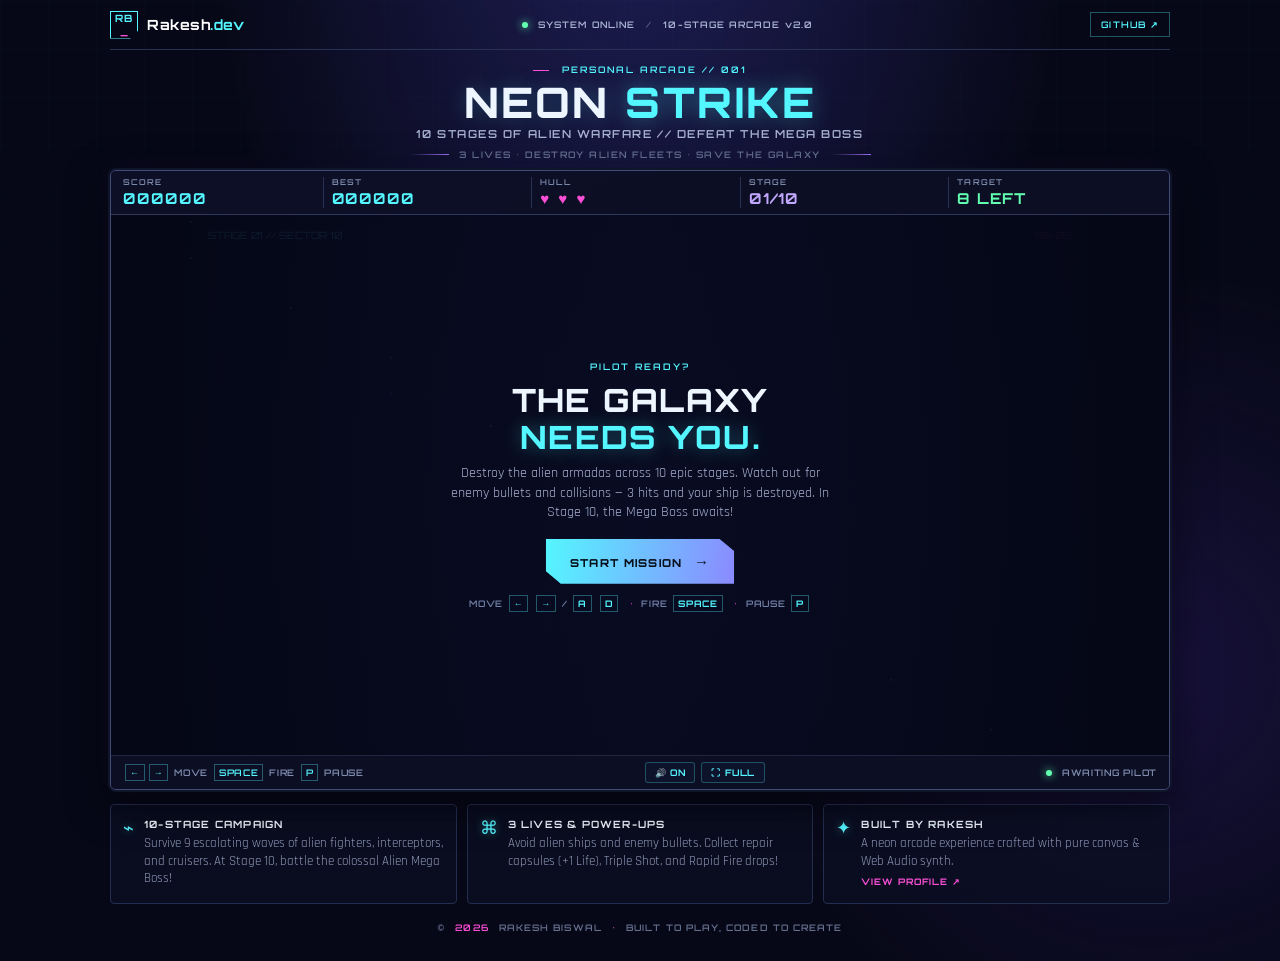
==== commit f9d8f9ec: "fix: responsive screen fitting, constrain canvas height by viewport, compact hero header, auto-cente" ====
--- a/index.html
+++ b/index.html
@@ -31,7 +31,7 @@
       <div class="rule"><i></i><span>3 LIVES • DESTROY ALIEN FLEETS • SAVE THE GALAXY</span><i></i></div>
     </section>
 
-    <section class="game-panel" aria-label="Space shooter game">
+    <section class="game-panel" id="game-panel" aria-label="Space shooter game">
       <div class="hud">
         <div class="hud-item"><span class="hud-label">SCORE</span><strong id="score">000000</strong></div>
         <div class="hud-item"><span class="hud-label">BEST</span><strong id="best">000000</strong></div>
--- a/styles.css
+++ b/styles.css
@@ -5,94 +5,94 @@
 body:before{content:"";position:fixed;inset:0;pointer-events:none;opacity:.12;background-image:linear-gradient(rgba(84,246,255,.12) 1px,transparent 1px),linear-gradient(90deg,rgba(84,246,255,.12) 1px,transparent 1px);background-size:48px 48px;mask-image:linear-gradient(to bottom,black,transparent 80%)}
 
 /* Shell container */
-.shell{width:min(1120px,calc(100% - 24px));margin:auto;position:relative;padding-bottom:12px}
+.shell{width:min(1060px,calc(100% - 20px));margin:auto;position:relative;padding-bottom:16px}
 
-/* Topbar */
-.topbar{height:68px;display:flex;align-items:center;justify-content:space-between;border-bottom:1px solid #293052;gap:12px}
-.brand{display:flex;align-items:center;gap:10px;text-decoration:none;color:#fff;font:700 15px Orbitron,sans-serif;letter-spacing:.04em;flex-shrink:0}
-.brand-mark{display:grid;place-items:center;width:33px;height:33px;border:1px solid var(--cyan);color:var(--cyan);font-size:11px;box-shadow:0 0 14px #54f6ff33;clip-path:polygon(0 0,100% 0,100% 72%,72% 100%,0 100%)}
+/* Sleek Topbar */
+.topbar{height:50px;display:flex;align-items:center;justify-content:space-between;border-bottom:1px solid #293052;gap:10px}
+.brand{display:flex;align-items:center;gap:9px;text-decoration:none;color:#fff;font:700 14px Orbitron,sans-serif;letter-spacing:.04em;flex-shrink:0}
+.brand-mark{display:grid;place-items:center;width:28px;height:28px;border:1px solid var(--cyan);color:var(--cyan);font-size:10px;box-shadow:0 0 12px #54f6ff33;clip-path:polygon(0 0,100% 0,100% 72%,72% 100%,0 100%)}
 .brand-mark span{color:var(--pink)}.muted{color:var(--cyan)}
-.top-status,.github-link{font:600 10px Orbitron,sans-serif;letter-spacing:.12em;color:#aab4d4}
-.status-dot,.live-dot{display:inline-block;width:7px;height:7px;border-radius:50%;background:#63ffb0;box-shadow:0 0 10px #63ffb0;margin-right:6px}
-.status-divider{color:#526080;margin:0 8px}
-.github-link{color:var(--cyan);text-decoration:none;border:1px solid #54f6ff55;padding:9px 12px;transition:.2s;flex-shrink:0}
-.github-link:hover{background:#54f6ff18;box-shadow:0 0 18px #54f6ff22}
+.top-status,.github-link{font:600 9px Orbitron,sans-serif;letter-spacing:.12em;color:#aab4d4}
+.status-dot,.live-dot{display:inline-block;width:6px;height:6px;border-radius:50%;background:#63ffb0;box-shadow:0 0 8px #63ffb0;margin-right:6px}
+.status-divider{color:#526080;margin:0 7px}
+.github-link{color:var(--cyan);text-decoration:none;border:1px solid #54f6ff55;padding:6px 10px;transition:.2s;flex-shrink:0}
+.github-link:hover{background:#54f6ff18;box-shadow:0 0 14px #54f6ff22}
 
-/* Hero */
-.hero{text-align:center;padding:36px 0 20px}
-.eyebrow,.mini-label{font:600 10px Orbitron,sans-serif;letter-spacing:.24em;color:var(--cyan)}
-.eyebrow span{display:inline-block;width:20px;height:1px;background:var(--pink);vertical-align:middle;margin-right:9px}
-h1{font:800 clamp(32px,7vw,68px)/1 Orbitron,sans-serif;letter-spacing:.07em;margin:12px 0 8px;text-shadow:0 0 24px #54f6ff35}
-h1 span{color:var(--cyan);text-shadow:0 0 25px #54f6ff66}
-.subtitle{font:600 clamp(9px,1.6vw,12px) Orbitron,sans-serif;letter-spacing:.16em;color:#a7b1d1}
-.rule{display:flex;align-items:center;justify-content:center;gap:12px;margin:16px auto 0;color:#667293;font:600 clamp(7px,1.3vw,9px) Orbitron,sans-serif;letter-spacing:.18em}
-.rule i{width:clamp(20px,5vw,50px);height:1px;background:linear-gradient(90deg,transparent,var(--violet))}
+/* Compact Hero Header - leaves maximum screen space for the game! */
+.hero{text-align:center;padding:14px 0 10px}
+.eyebrow,.mini-label{font:600 9px Orbitron,sans-serif;letter-spacing:.22em;color:var(--cyan)}
+.eyebrow span{display:inline-block;width:16px;height:1px;background:var(--pink);vertical-align:middle;margin-right:8px}
+h1{font:800 clamp(24px,4.5vw,42px)/1 Orbitron,sans-serif;letter-spacing:.06em;margin:6px 0 4px;text-shadow:0 0 20px #54f6ff35}
+h1 span{color:var(--cyan);text-shadow:0 0 22px #54f6ff66}
+.subtitle{font:600 clamp(8px,1.3vw,11px) Orbitron,sans-serif;letter-spacing:.14em;color:#a7b1d1;margin:0}
+.rule{display:flex;align-items:center;justify-content:center;gap:10px;margin:8px auto 0;color:#667293;font:600 clamp(7px,1.1vw,9px) Orbitron,sans-serif;letter-spacing:.16em}
+.rule i{width:clamp(16px,4vw,40px);height:1px;background:linear-gradient(90deg,transparent,var(--violet))}
 
 /* Game Panel */
-.game-panel{border:1px solid #414b78;background:linear-gradient(145deg,#10152fdd,#090c1c);box-shadow:0 0 0 3px #10152a,0 16px 50px #0009,0 0 30px #6d5cff12;position:relative;border-radius:6px;overflow:hidden}
+.game-panel{border:1px solid #414b78;background:linear-gradient(145deg,#10152fdd,#090c1c);box-shadow:0 0 0 2px #10152a,0 12px 40px #0009,0 0 28px #6d5cff12;position:relative;border-radius:6px;overflow:hidden;margin:0 auto}
 
-/* HUD */
-.hud{display:flex;align-items:center;border-bottom:1px solid #30395d;padding:10px 14px;gap:0;min-height:52px}
-.hud-item{flex:1;min-width:0;border-right:1px solid #283151;padding:0 10px;overflow:hidden}
+/* Sleek HUD */
+.hud{display:flex;align-items:center;border-bottom:1px solid #30395d;padding:6px 12px;gap:0;min-height:44px;background:#0c1025ee}
+.hud-item{flex:1;min-width:0;border-right:1px solid #283151;padding:0 8px;overflow:hidden}
 .hud-item:first-child{padding-left:0}
 .hud-item:last-child{border:0}
-.hud-label{display:block;color:#7e8bad;font:600 clamp(7px,1.1vw,9px) Orbitron,sans-serif;letter-spacing:.16em;margin-bottom:3px;white-space:nowrap}
-.hud strong{font:700 clamp(11px,1.8vw,16px) Orbitron,sans-serif;letter-spacing:.06em;color:var(--cyan);white-space:nowrap;display:block;overflow:hidden;text-overflow:ellipsis}
-.lives-box strong{color:var(--pink);letter-spacing:.16em}
+.hud-label{display:block;color:#7e8bad;font:600 clamp(7px,1vw,8px) Orbitron,sans-serif;letter-spacing:.14em;margin-bottom:2px;white-space:nowrap}
+.hud strong{font:700 clamp(11px,1.6vw,15px) Orbitron,sans-serif;letter-spacing:.06em;color:var(--cyan);white-space:nowrap;display:block;overflow:hidden;text-overflow:ellipsis}
+.lives-box strong{color:var(--pink);letter-spacing:.14em}
 .level-box strong{color:#c2a7ff}
 .stage-target-box strong{color:var(--green)}
 
-/* Canvas */
-.canvas-wrap{position:relative;overflow:hidden;background:#050716;line-height:0}
-canvas{display:block;width:100%;height:auto}
-.scanlines{position:absolute;inset:0;pointer-events:none;background:repeating-linear-gradient(0deg,transparent 0 3px,#00000012 4px);opacity:.35}
+/* Canvas Container & Centered Fit */
+.canvas-wrap{position:relative;overflow:hidden;background:#050716;line-height:0;display:flex;justify-content:center;align-items:center;width:100%}
+canvas{display:block;margin:0 auto;max-width:100%;height:auto}
+.scanlines{position:absolute;inset:0;pointer-events:none;background:repeating-linear-gradient(0deg,transparent 0 3px,#00000012 4px);opacity:.3}
 
-/* Overlay */
-.overlay{position:absolute;inset:0;display:grid;place-items:center;background:linear-gradient(90deg,#050716ea,#080b20e0,#050716ea);text-align:center;line-height:normal;transition:opacity .25s;z-index:10}
+/* Overlay Card */
+.overlay{position:absolute;inset:0;display:grid;place-items:center;background:linear-gradient(90deg,rgba(5,7,22,.93),rgba(8,11,32,.90),rgba(5,7,22,.93));text-align:center;line-height:normal;transition:opacity .25s;z-index:10;padding:12px}
 .overlay.hidden{opacity:0;pointer-events:none}
-.overlay-card{padding:20px 16px;max-width:500px;width:100%}
-.overlay h2{font:800 clamp(20px,4vw,36px)/1.15 Orbitron,sans-serif;letter-spacing:.04em;margin:12px 0 10px}
-.overlay h2 span{color:var(--cyan);text-shadow:0 0 20px #54f6ff55}
-.overlay h2.victory-title span{color:var(--gold);text-shadow:0 0 24px #ffd700aa}
-.overlay h2.gameover-title span{color:var(--pink);text-shadow:0 0 24px #ff4fd8aa}
-.overlay p{color:#a6b0d0;font-size:clamp(12px,2vw,15px);line-height:1.45;margin:0 auto 18px;max-width:420px}
-.primary-btn{border:0;background:linear-gradient(100deg,var(--cyan),#8b8aff);color:#07101c;padding:clamp(10px,2vw,14px) clamp(16px,3vw,26px);font:800 clamp(9px,1.5vw,11px) Orbitron,sans-serif;letter-spacing:.12em;cursor:pointer;clip-path:polygon(0 0,92% 0,100% 28%,100% 100%,8% 100%,0 72%);box-shadow:0 0 24px #54f6ff35;transition:transform .2s,filter .2s;touch-action:manipulation}
+.overlay-card{padding:16px 12px;max-width:440px;width:100%}
+.overlay h2{font:800 clamp(18px,3.8vw,32px)/1.15 Orbitron,sans-serif;letter-spacing:.04em;margin:10px 0 8px}
+.overlay h2 span{color:var(--cyan);text-shadow:0 0 18px #54f6ff55}
+.overlay h2.victory-title span{color:var(--gold);text-shadow:0 0 20px #ffd700aa}
+.overlay h2.gameover-title span{color:var(--pink);text-shadow:0 0 20px #ff4fd8aa}
+.overlay p{color:#a6b0d0;font-size:clamp(12px,1.8vw,14px);line-height:1.4;margin:0 auto 16px;max-width:380px}
+.primary-btn{border:0;background:linear-gradient(100deg,var(--cyan),#8b8aff);color:#07101c;padding:clamp(10px,2vw,13px) clamp(18px,3vw,24px);font:800 clamp(9px,1.4vw,11px) Orbitron,sans-serif;letter-spacing:.12em;cursor:pointer;clip-path:polygon(0 0,92% 0,100% 28%,100% 100%,8% 100%,0 72%);box-shadow:0 0 20px #54f6ff35;transition:transform .2s,filter .2s;touch-action:manipulation}
 .primary-btn:hover{transform:translateY(-2px);filter:brightness(1.15)}
 .primary-btn:active{transform:scale(.96)}
-.primary-btn span{font-size:16px;margin-left:8px}
-.keys-hint{margin-top:16px;color:#7180a7;font:600 clamp(7px,1.2vw,9px) Orbitron,sans-serif;letter-spacing:.1em}
-.keys-hint b,.keycap{color:var(--cyan);border:1px solid #54f6ff55;padding:2px 5px;margin:0 2px}
-.keys-hint i{color:var(--pink);padding:0 6px}
+.primary-btn span{font-size:15px;margin-left:7px}
+.keys-hint{margin-top:14px;color:#7180a7;font:600 clamp(7px,1.1vw,9px) Orbitron,sans-serif;letter-spacing:.08em}
+.keys-hint b,.keycap{color:var(--cyan);border:1px solid #54f6ff55;padding:2px 4px;margin:0 2px}
+.keys-hint i{color:var(--pink);padding:0 5px}
 
-/* Pause */
-.pause-indicator{position:absolute;top:12px;right:14px;color:var(--pink);font:700 clamp(8px,1.4vw,10px) Orbitron,sans-serif;letter-spacing:.15em;background:#100d25dd;padding:8px 11px;border:1px solid #ff4fd866;line-height:normal;z-index:9}
+/* Pause Indicator */
+.pause-indicator{position:absolute;top:10px;right:12px;color:var(--pink);font:700 clamp(8px,1.3vw,10px) Orbitron,sans-serif;letter-spacing:.14em;background:#100d25dd;padding:6px 10px;border:1px solid #ff4fd866;line-height:normal;z-index:9}
 .hidden{display:none!important}
 
 /* Game Footer */
-.game-footer{display:flex;align-items:center;justify-content:space-between;padding:8px 14px;color:#7e8bad;font:600 clamp(7px,1.1vw,9px) Orbitron,sans-serif;letter-spacing:.08em;border-top:1px solid #202640;gap:8px;flex-wrap:wrap}
+.game-footer{display:flex;align-items:center;justify-content:space-between;padding:6px 12px;color:#7e8bad;font:600 clamp(7px,1vw,9px) Orbitron,sans-serif;letter-spacing:.08em;border-top:1px solid #202640;gap:8px;flex-wrap:wrap;background:#0c1025ee}
 .sound-controls{display:flex;gap:6px}
-.sound-toggle-btn{background:#0e132c;border:1px solid #54f6ff44;color:var(--cyan);font:700 clamp(7px,1.1vw,9px) Orbitron,sans-serif;letter-spacing:.06em;padding:4px 10px;cursor:pointer;transition:.18s;border-radius:3px;touch-action:manipulation;white-space:nowrap}
+.sound-toggle-btn{background:#0e132c;border:1px solid #54f6ff44;color:var(--cyan);font:700 clamp(7px,1vw,9px) Orbitron,sans-serif;letter-spacing:.06em;padding:4px 9px;cursor:pointer;transition:.18s;border-radius:3px;touch-action:manipulation;white-space:nowrap}
 .sound-toggle-btn:hover{background:#162046;border-color:var(--cyan);box-shadow:0 0 10px #54f6ff33}
 .sound-toggle-btn:active{transform:scale(.95)}
 .sound-toggle-btn.muted{color:#8892af;border-color:#434b6b}
-.keycap{font-size:clamp(7px,1.1vw,9px);margin:0 3px}
+.keycap{font-size:clamp(7px,1vw,9px);margin:0 2px}
 .live-dot{width:6px;height:6px}
 
 /* Mobile Controls */
-.mobile-controls{display:none;justify-content:center;align-items:center;gap:clamp(8px,2vw,16px);padding:12px 8px;user-select:none}
-.mobile-controls button{height:clamp(44px,10vw,60px);border:2px solid #54f6ff88;background:#101a32;color:var(--cyan);font:700 clamp(16px,4vw,22px) Orbitron,sans-serif;touch-action:none;border-radius:6px;transition:.12s;cursor:pointer;flex:1;max-width:100px}
-.mobile-controls button:active{background:#1a2f55;transform:scale(.94);box-shadow:0 0 16px #54f6ff44}
-.mobile-controls .fire-control{max-width:140px;color:var(--pink);border-color:#ff4fd8aa;font-size:clamp(12px,3vw,16px);background:linear-gradient(145deg,#1a0d2e,#101a32)}
+.mobile-controls{display:none;justify-content:center;align-items:center;gap:clamp(8px,2vw,14px);padding:10px 8px;user-select:none;background:#080b1e;border:1px solid #252e50;border-top:none;border-radius:0 0 6px 6px}
+.mobile-controls button{height:clamp(44px,11vw,56px);border:2px solid #54f6ff88;background:#101a32;color:var(--cyan);font:700 clamp(16px,4vw,20px) Orbitron,sans-serif;touch-action:none;border-radius:6px;transition:.12s;cursor:pointer;flex:1;max-width:110px}
+.mobile-controls button:active{background:#1a2f55;transform:scale(.94);box-shadow:0 0 14px #54f6ff44}
+.mobile-controls .fire-control{max-width:150px;color:var(--pink);border-color:#ff4fd8aa;font-size:clamp(12px,3vw,15px);background:linear-gradient(145deg,#1a0d2e,#101a32)}
 .mobile-controls .fire-control:active{background:#2a1245;box-shadow:0 0 16px #ff4fd866}
 
 /* Info Cards */
-.bottom-grid{display:grid;grid-template-columns:repeat(3,1fr);gap:12px;margin-top:14px}
-.info-card{display:flex;gap:12px;padding:14px;background:#0b1023bb;border:1px solid #252e50;min-height:100px;border-radius:4px}
-.card-icon{font-size:20px;color:var(--cyan);text-shadow:0 0 12px #54f6ff66;flex-shrink:0}
-.info-card h3{font:700 clamp(8px,1.3vw,10px) Orbitron,sans-serif;letter-spacing:.12em;margin:2px 0 6px}
-.info-card p{color:#909bbc;font-size:clamp(12px,1.6vw,14px);line-height:1.35;margin:0}
-.info-card a{display:inline-block;color:var(--pink);font:700 9px Orbitron,sans-serif;letter-spacing:.1em;margin-top:6px;text-decoration:none}
-footer{text-align:center;padding:22px 0 16px;color:#65708f;font:600 clamp(7px,1.1vw,9px) Orbitron,sans-serif;letter-spacing:.12em}
+.bottom-grid{display:grid;grid-template-columns:repeat(3,1fr);gap:10px;margin-top:14px}
+.info-card{display:flex;gap:10px;padding:12px;background:#0b1023bb;border:1px solid #252e50;min-height:90px;border-radius:4px}
+.card-icon{font-size:18px;color:var(--cyan);text-shadow:0 0 10px #54f6ff66;flex-shrink:0}
+.info-card h3{font:700 clamp(8px,1.2vw,10px) Orbitron,sans-serif;letter-spacing:.12em;margin:1px 0 5px}
+.info-card p{color:#909bbc;font-size:clamp(11px,1.5vw,13px);line-height:1.35;margin:0}
+.info-card a{display:inline-block;color:var(--pink);font:700 9px Orbitron,sans-serif;letter-spacing:.1em;margin-top:5px;text-decoration:none}
+footer{text-align:center;padding:18px 0 12px;color:#65708f;font:600 clamp(7px,1vw,9px) Orbitron,sans-serif;letter-spacing:.12em}
 footer span{color:var(--pink);padding:0 6px}
 
 /* Desktop/Mobile visibility helpers */
@@ -101,62 +101,56 @@
 
 /* ========== RESPONSIVE BREAKPOINTS ========== */
 
-/* Tablets & small laptops */
 @media(max-width:900px){
   .bottom-grid{grid-template-columns:1fr 1fr}
   .info-card.signature{grid-column:span 2}
 }
 
-/* Mobile phones */
 @media(max-width:640px){
-  .shell{width:calc(100% - 12px)}
-  .topbar{height:52px;padding:0 4px}
+  .shell{width:calc(100% - 10px)}
+  .topbar{height:44px}
   .top-status{display:none}
-  .github-link{padding:6px 8px;font-size:8px}
-  .brand{font-size:12px;gap:7px}
-  .brand-mark{width:28px;height:28px;font-size:10px}
-  .hero{padding:20px 0 12px}
-  .hud{padding:6px 6px;gap:0;min-height:42px}
-  .hud-item{padding:0 5px}
-  .game-footer{padding:5px 8px}
+  .github-link{padding:5px 7px;font-size:8px}
+  .brand{font-size:12px;gap:6px}
+  .brand-mark{width:24px;height:24px;font-size:9px}
+  .hero{padding:10px 0 8px}
+  .hud{padding:4px 6px;min-height:38px}
+  .hud-item{padding:0 4px}
+  .game-footer{padding:4px 6px}
   .control-note{display:none}
   .bottom-grid{grid-template-columns:1fr}
-  .info-card{min-height:0;padding:11px}
+  .info-card{min-height:0;padding:10px}
   .info-card.signature{grid-column:auto}
   .mobile-controls{display:flex}
   .mobile-only{display:block}
   .desktop-only{display:none}
 }
 
-/* Touch device on larger screen (tablet in landscape) */
 @media(pointer:coarse){
   .mobile-controls{display:flex}
   .mobile-only{display:block}
   .desktop-only{display:none}
-  .primary-btn{padding:14px 28px}
 }
 
-/* Very small phones (iPhone SE, Galaxy Fold) */
 @media(max-width:380px){
   .shell{width:calc(100% - 6px)}
-  .hero{padding:12px 0 8px}
-  h1{margin:8px 0 4px}
-  .rule{margin-top:8px}
-  .hud{padding:4px 4px}
-  .hud-item{padding:0 3px}
-  .overlay-card{padding:12px 10px}
-  .mobile-controls{gap:6px;padding:8px 4px}
-  .mobile-controls button{height:44px}
+  .hero{padding:8px 0 6px}
+  h1{margin:4px 0 2px}
+  .hud{padding:3px 3px}
+  .hud-item{padding:0 2px}
+  .overlay-card{padding:10px 8px}
 }
 
-/* Landscape phone — maximize game canvas */
+/* Landscape Phone Mode */
 @media(max-height:500px) and (orientation:landscape){
   .hero{display:none}
-  .topbar{height:40px}
+  .topbar{display:none}
   .bottom-grid{display:none}
   footer{display:none}
-  .game-panel{border-radius:0}
-  .hud{min-height:36px;padding:4px 8px}
-  .mobile-controls{position:fixed;bottom:0;left:0;right:0;background:#070817ee;padding:6px 10px;z-index:20;margin:0;border-top:1px solid #293052}
-  .mobile-controls button{height:40px}
+  .shell{width:100%;padding:0}
+  .game-panel{border-radius:0;border:none}
+  .hud{min-height:32px;padding:2px 8px}
+  .game-footer{padding:3px 8px}
+  .mobile-controls{display:flex;padding:4px 8px}
+  .mobile-controls button{height:38px}
 }
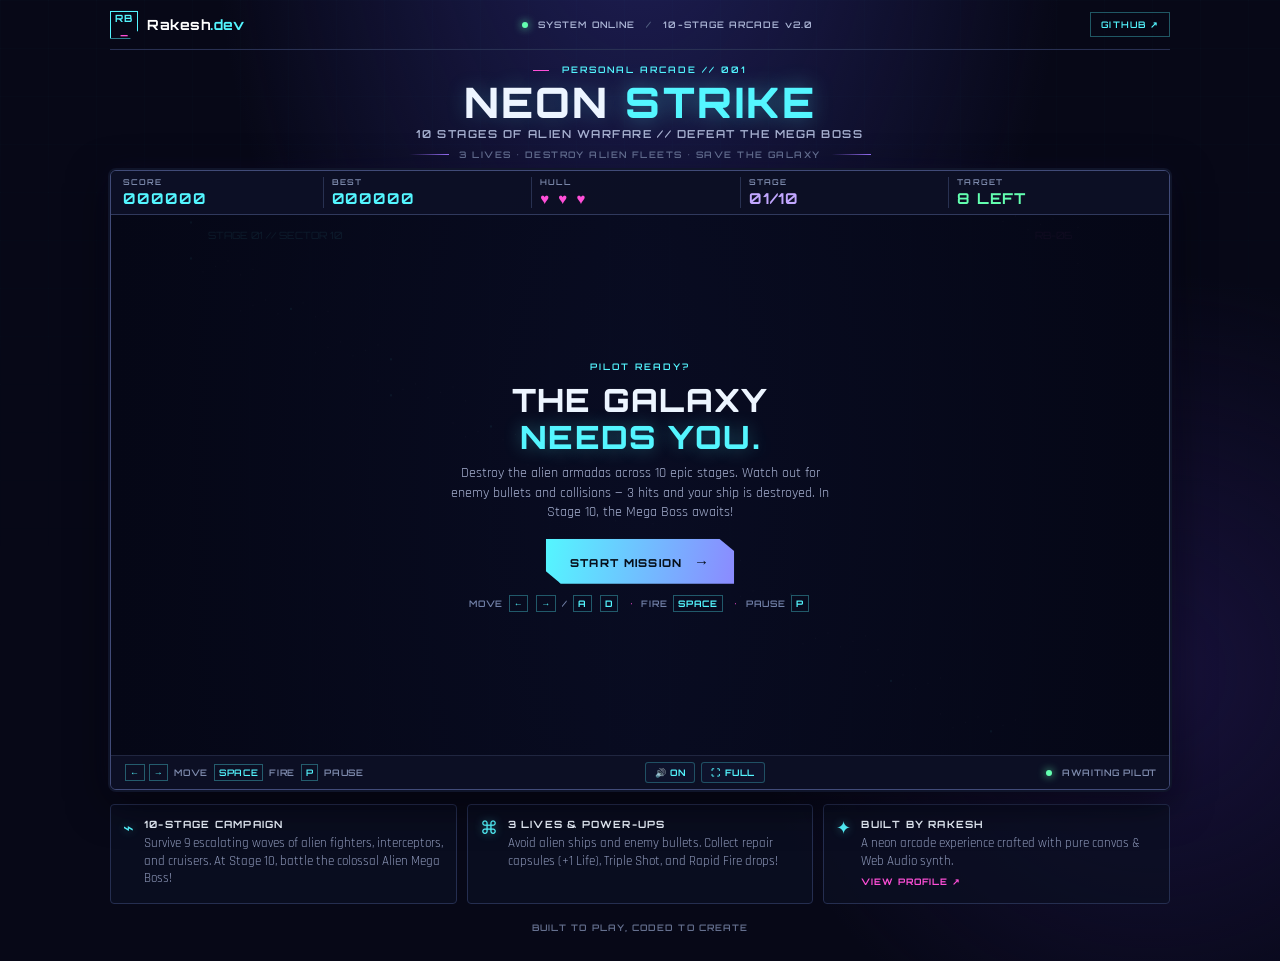
==== commit 428b9899: "chore: update footer to only show 'BUILT TO PLAY, CODED TO CREATE'" ====
--- a/index.html
+++ b/index.html
@@ -87,7 +87,7 @@
       </article>
     </section>
 
-    <footer>© <span id="year"></span> RAKESH BISWAL <span>•</span> BUILT TO PLAY, CODED TO CREATE</footer>
+    <footer>BUILT TO PLAY, CODED TO CREATE</footer>
   </main>
   <script src="game.js"></script>
 </body>
